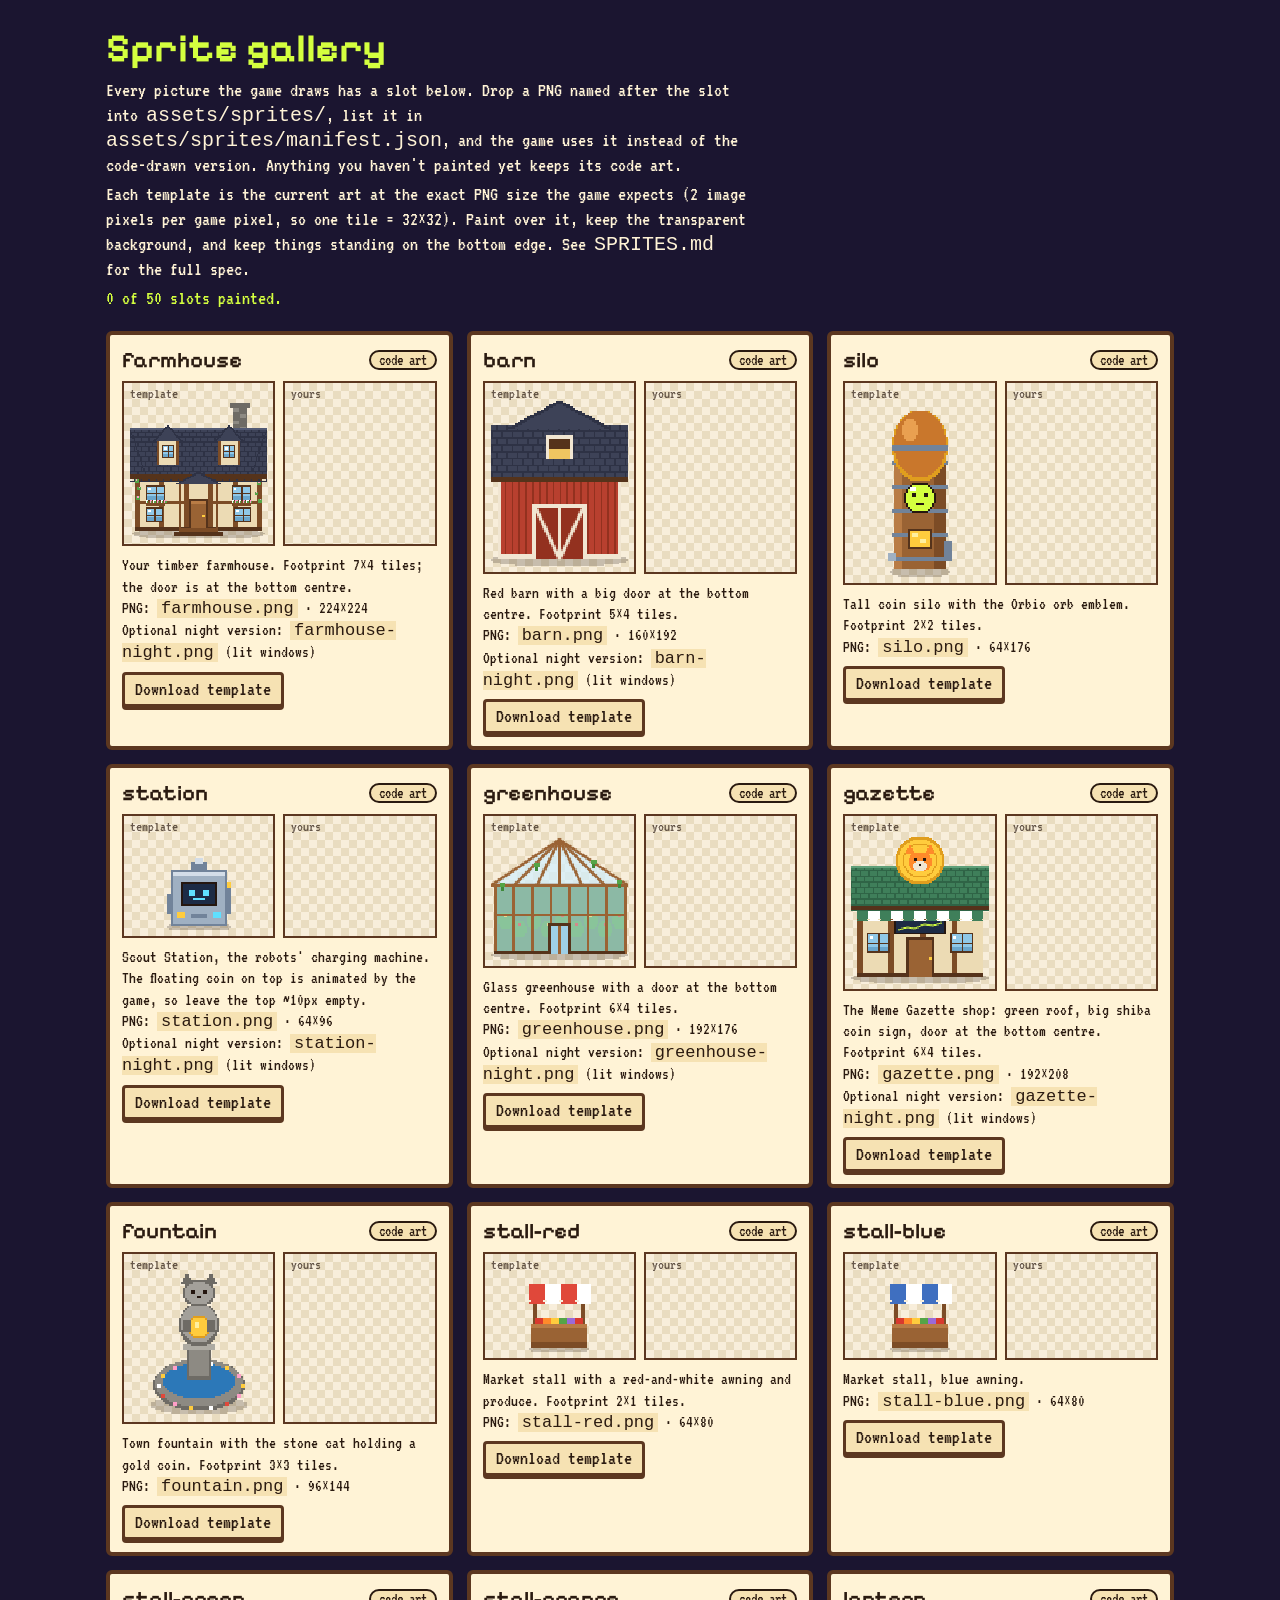
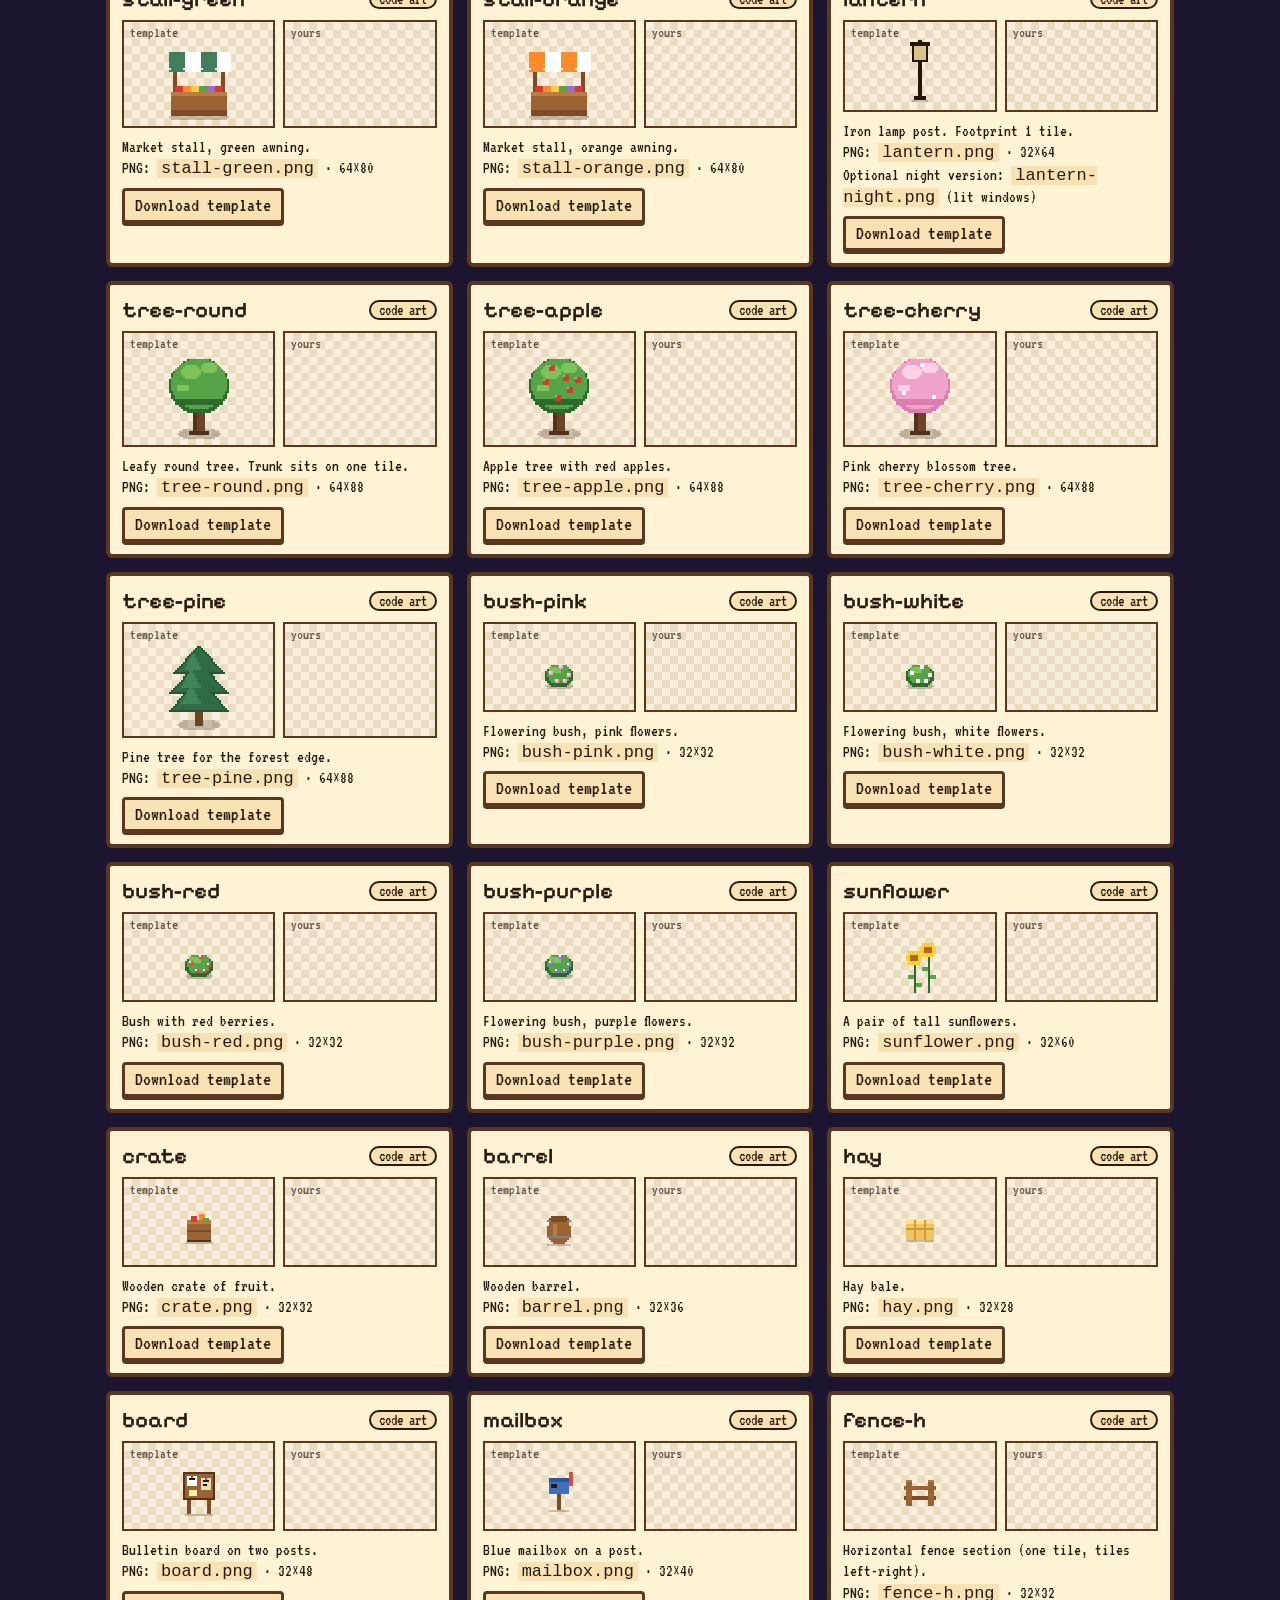
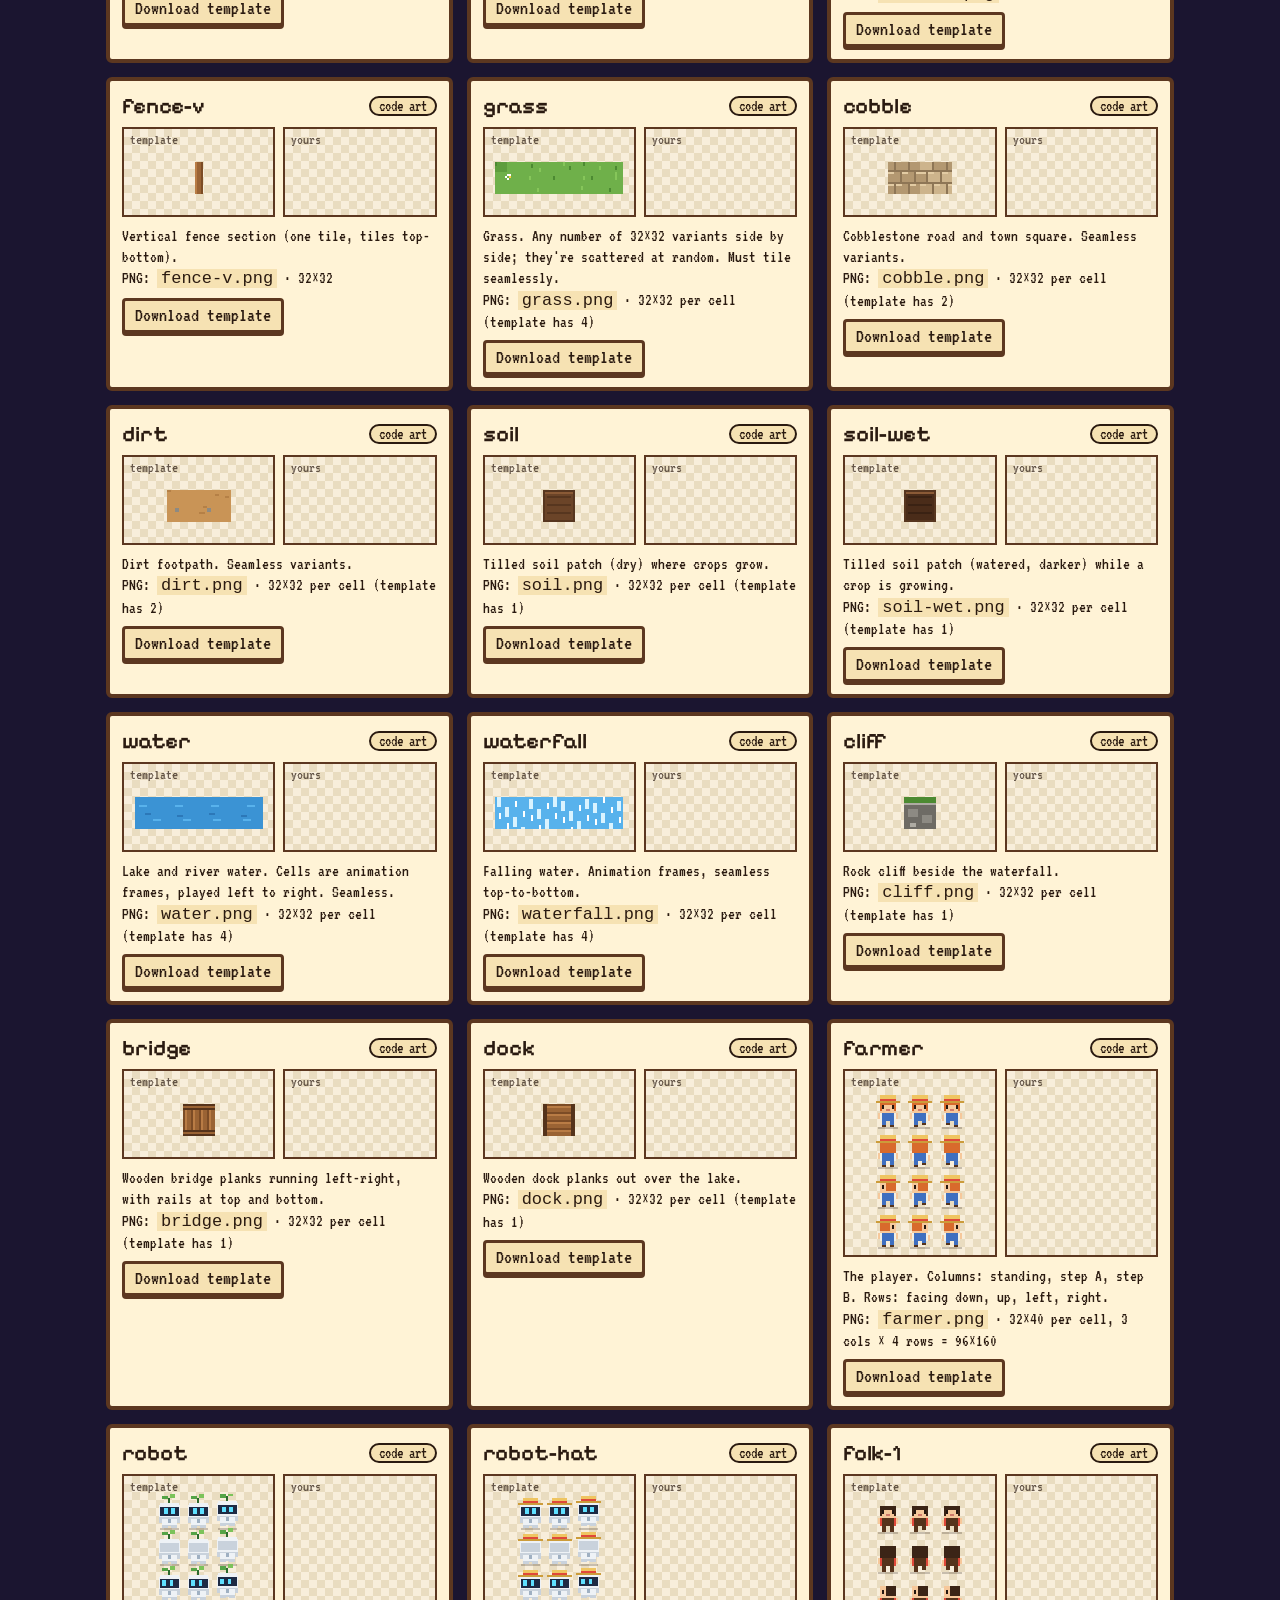
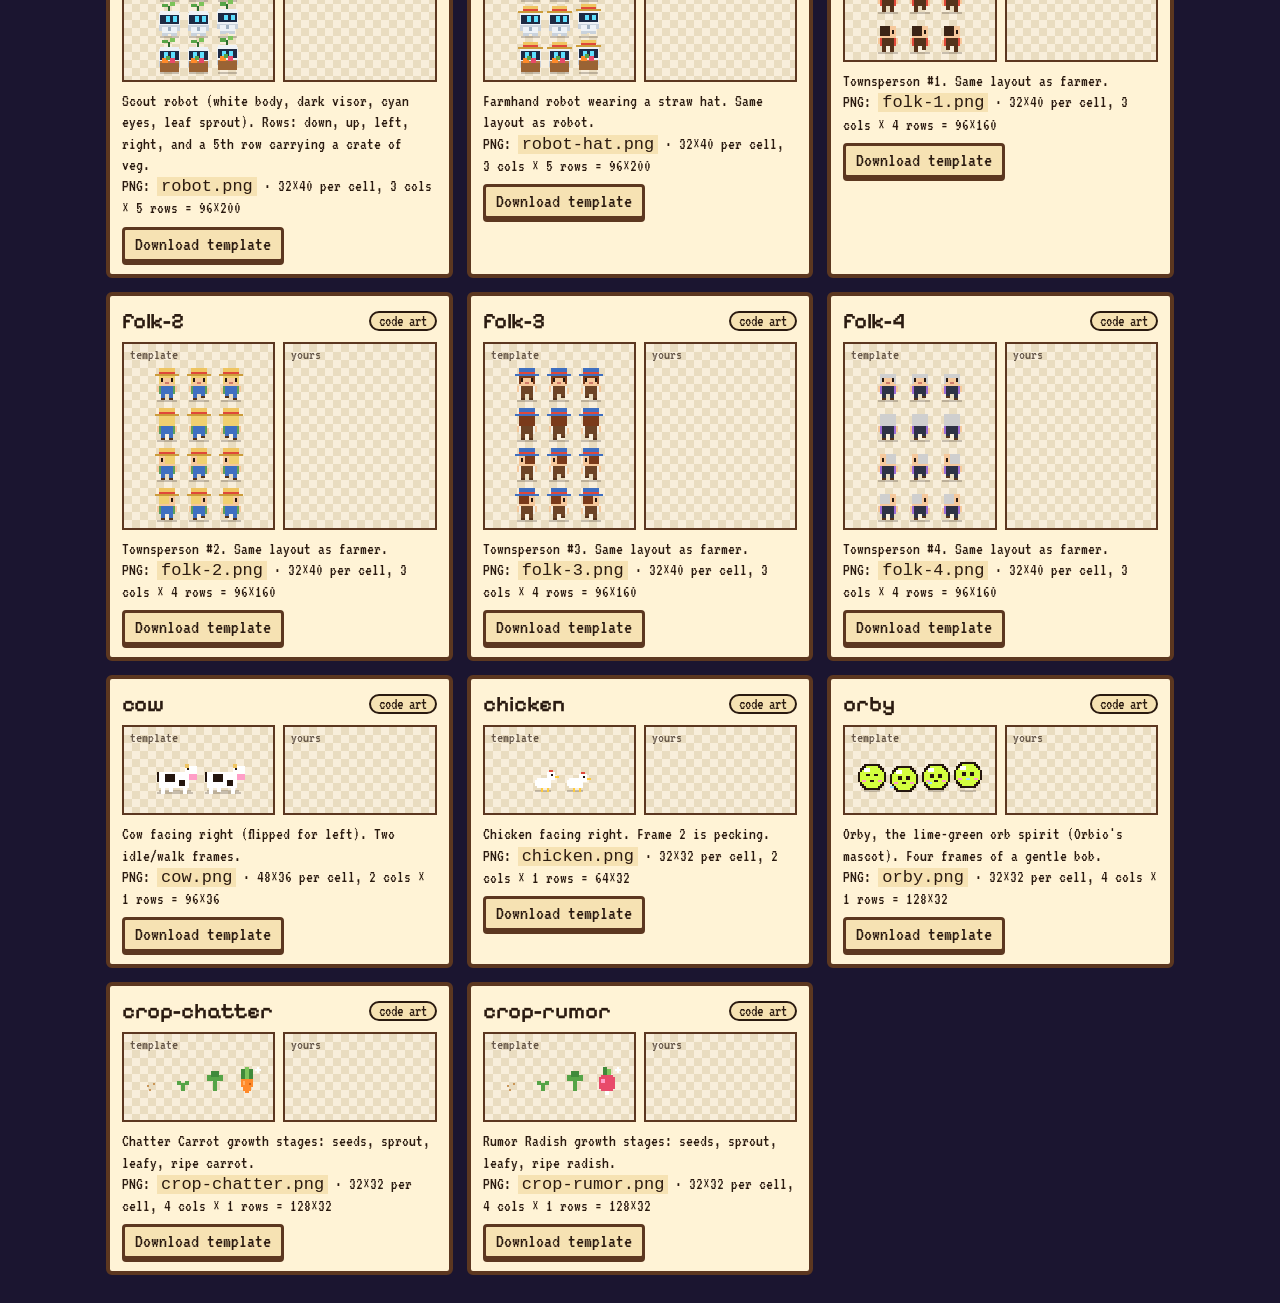
==== sprites.html @ 42ce57ad "Add painted sprite slots so in-game art can match the concept art Every sprite, tile and character s" ====
<!doctype html>
<html lang="en">
<head>
<meta charset="utf-8">
<meta name="viewport" content="width=device-width, initial-scale=1">
<title>Orbio Valley Sprites</title>
<link rel="preconnect" href="https://fonts.googleapis.com">
<link rel="preconnect" href="https://fonts.gstatic.com" crossorigin>
<link href="https://fonts.googleapis.com/css2?family=Pixelify+Sans:wght@600;700&family=VT323&display=swap" rel="stylesheet">
<style>
  :root { --night: #1b1530; --cream: #fff3d6; --cream-2: #f6e2b3; --wood-dark: #5c3720; --ink: #2a1a10; --neon: #d4ff3f; }
  * { box-sizing: border-box; }
  body { margin: 0; background: var(--night); color: var(--cream); font: 20px/1.25 VT323, monospace; }
  header { padding: 24px 16px 8px; max-width: 1100px; margin: 0 auto; }
  h1 { font: 700 40px "Pixelify Sans", sans-serif; color: var(--neon); margin: 0 0 6px; }
  header p { margin: 4px 0; max-width: 80ch; }
  .count { color: var(--neon); }
  main { max-width: 1100px; margin: 0 auto; padding: 8px 16px 48px; display: grid; grid-template-columns: repeat(auto-fill, minmax(320px, 1fr)); gap: 14px; }
  .slot { background: var(--cream); color: var(--ink); border: 4px solid var(--wood-dark); border-radius: 6px; padding: 12px; display: flex; flex-direction: column; gap: 8px; }
  .slot h2 { font: 600 22px "Pixelify Sans", sans-serif; margin: 0; display: flex; justify-content: space-between; gap: 8px; align-items: center; }
  .tag { font: 16px VT323, monospace; border: 2px solid var(--ink); border-radius: 999px; padding: 0 8px; white-space: nowrap; }
  .tag.ok { background: var(--neon); } .tag.code { background: var(--cream-2); }
  .pics { display: grid; grid-template-columns: 1fr 1fr; gap: 8px; }
  .pic { background: repeating-conic-gradient(#e9dcc0 0% 25%, #f8eedb 0% 50%) 0 0 / 16px 16px; border: 2px solid var(--wood-dark); min-height: 90px; display: grid; place-items: center; padding: 6px; position: relative; }
  .pic small { position: absolute; top: 2px; left: 6px; font-size: 15px; opacity: .7; }
  .pic canvas, .pic img { max-width: 100%; max-height: 180px; image-rendering: pixelated; margin-top: 12px; }
  .meta { font-size: 17px; }
  .meta code { background: var(--cream-2); padding: 0 4px; }
  a.btn { align-self: start; background: var(--cream-2); color: var(--ink); border: 3px solid var(--wood-dark); border-radius: 4px; padding: 2px 10px; text-decoration: none; box-shadow: 0 3px 0 var(--wood-dark); }
  a.btn:hover { background: #fff; }
</style>
</head>
<body>
<header>
  <h1>Sprite gallery</h1>
  <p>Every picture the game draws has a slot below. Drop a PNG named after the slot into <code>assets/sprites/</code>, list it in <code>assets/sprites/manifest.json</code>, and the game uses it instead of the code-drawn version. Anything you haven't painted yet keeps its code art.</p>
  <p>Each template is the current art at the exact PNG size the game expects (2 image pixels per game pixel, so one tile = 32×32). Paint over it, keep the transparent background, and keep things standing on the bottom edge. See <code>SPRITES.md</code> for the full spec.</p>
  <p class="count" id="count"></p>
</header>
<main id="slots"></main>
<script type="module">
  import * as Sprites from "./js/sprites.js";
  await Sprites.loadSprites();
  const main = document.getElementById("slots");
  let painted = 0;
  for (const slot of Sprites.SLOTS) {
    const el = document.createElement("section");
    el.className = "slot";
    el.id = slot.name;
    const has = Sprites.has(slot.name);
    if (has) painted++;
    el.innerHTML = `<h2>${slot.name}<span class="tag ${has ? "ok" : "code"}">${has ? "painted" : "code art"}</span></h2>
      <div class="pics"><div class="pic"><small>template</small></div><div class="pic"><small>yours</small></div></div>
      <div class="meta">${slot.desc}<br>PNG: <code>${slot.name}.png</code> · ${Sprites.sizeLabel(slot)}${slot.night ? `<br>Optional night version: <code>${slot.name}-night.png</code> (lit windows)` : ""}</div>`;
    const tpl = Sprites.template(slot);
    el.querySelectorAll(".pic")[0].append(tpl);
    if (has) el.querySelectorAll(".pic")[1].append(Sprites.get(slot.name).cloneNode());
    const a = document.createElement("a");
    a.className = "btn"; a.textContent = "Download template"; a.download = `${slot.name}.png`; a.href = tpl.toDataURL("image/png");
    el.append(a);
    main.append(el);
  }
  document.getElementById("count").textContent = `${painted} of ${Sprites.SLOTS.length} slots painted.`;
</script>
</body>
</html>
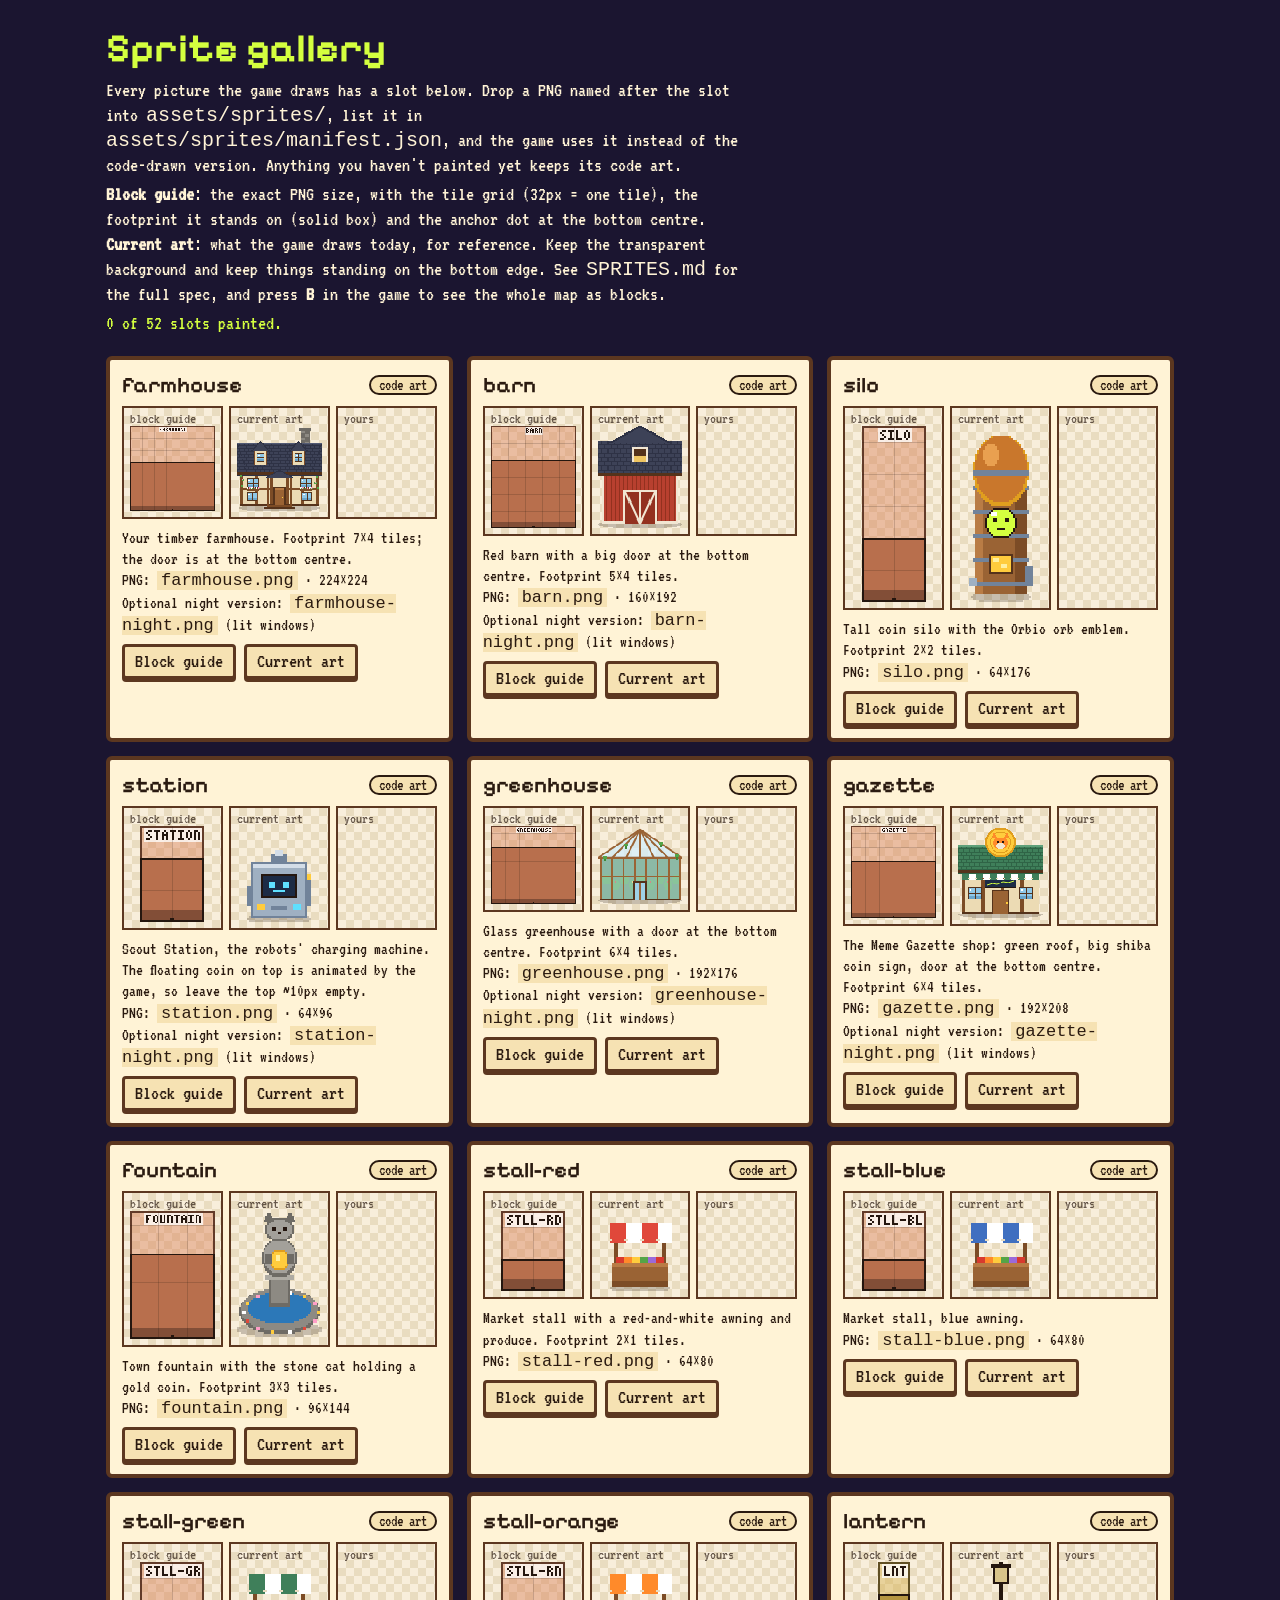
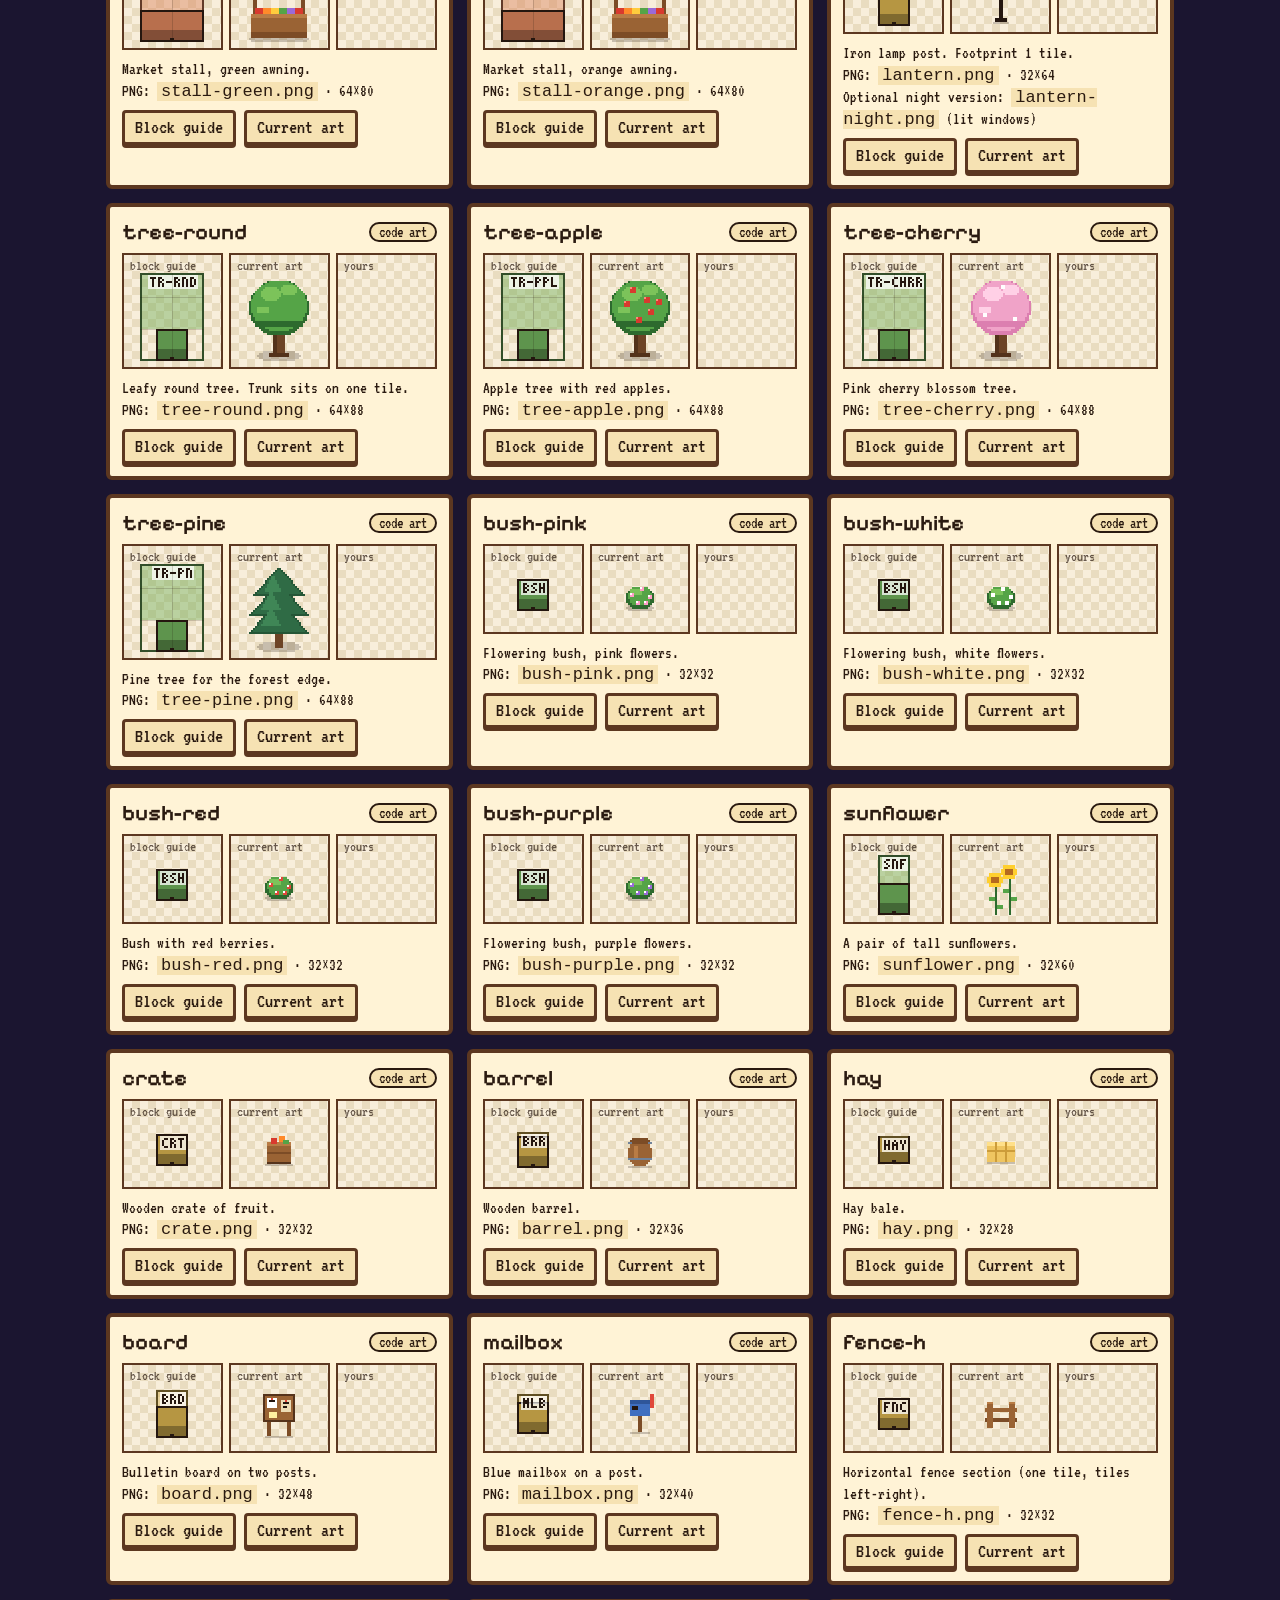
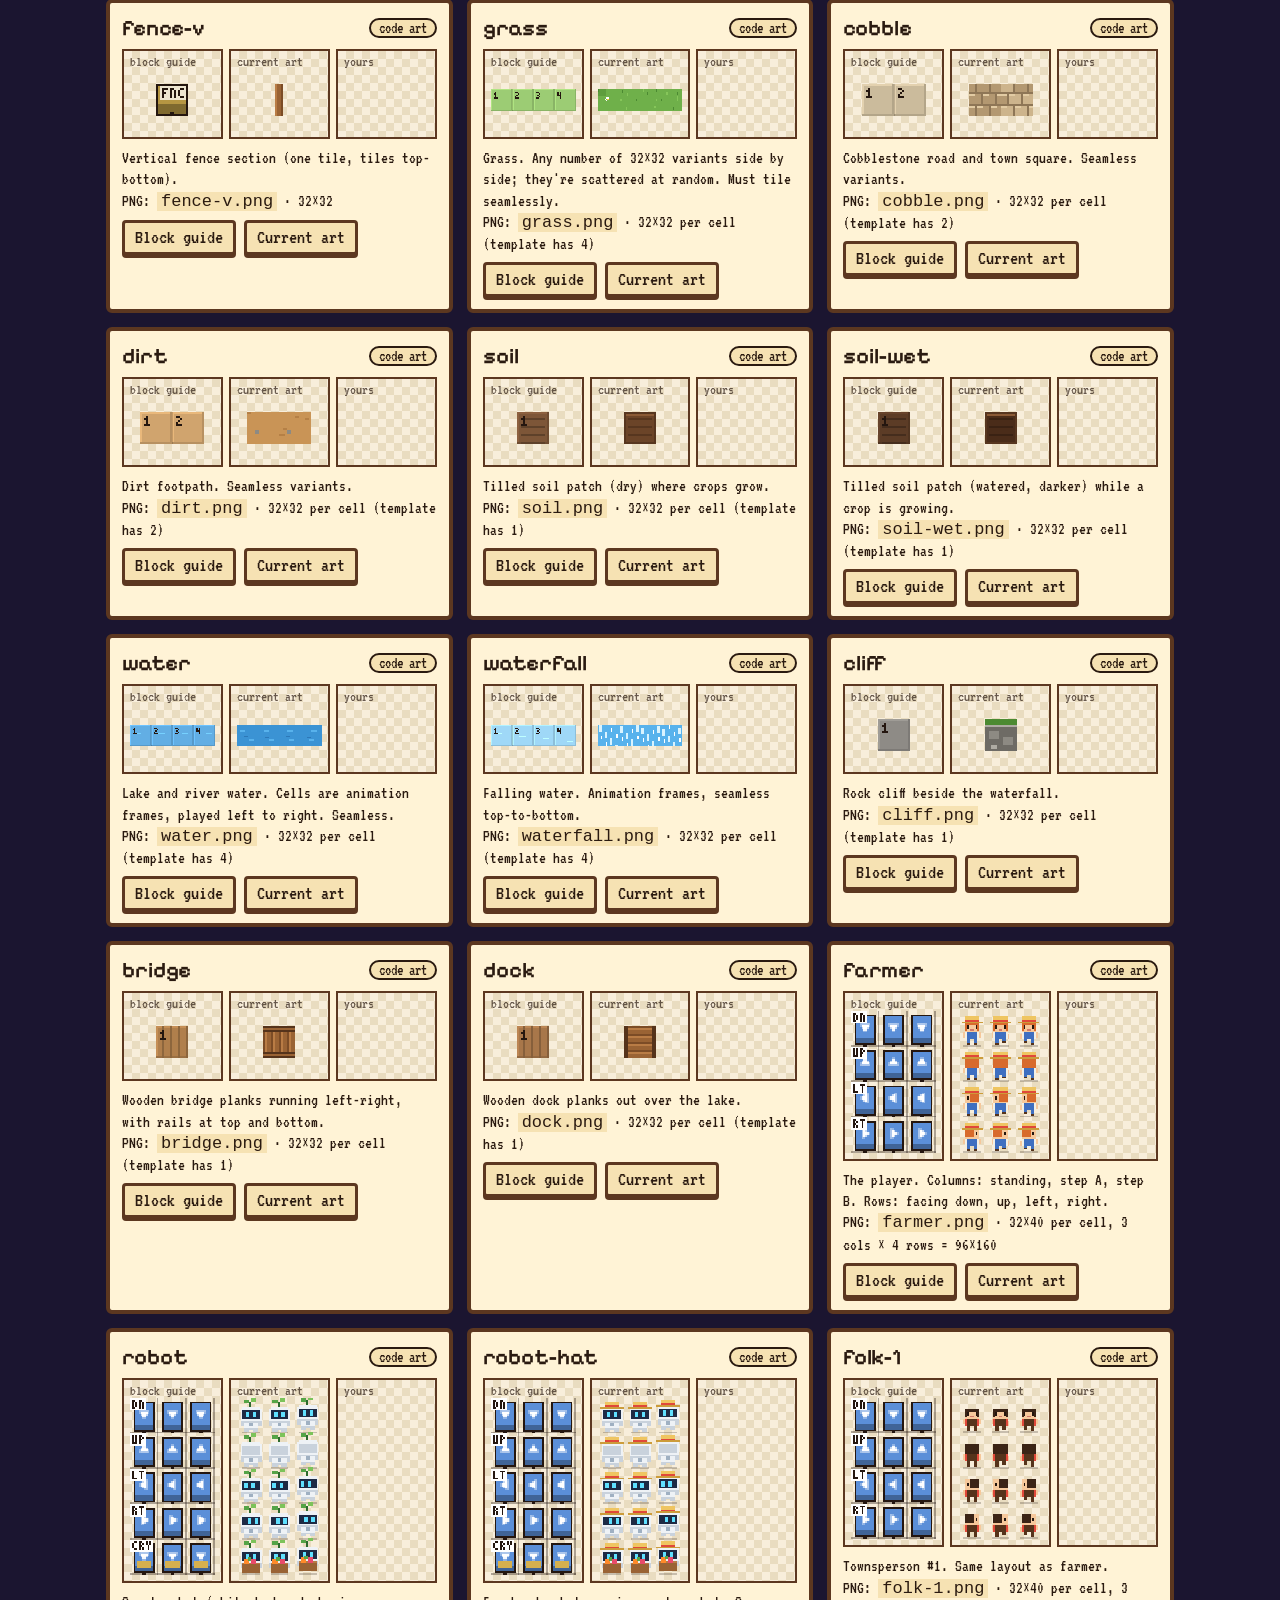
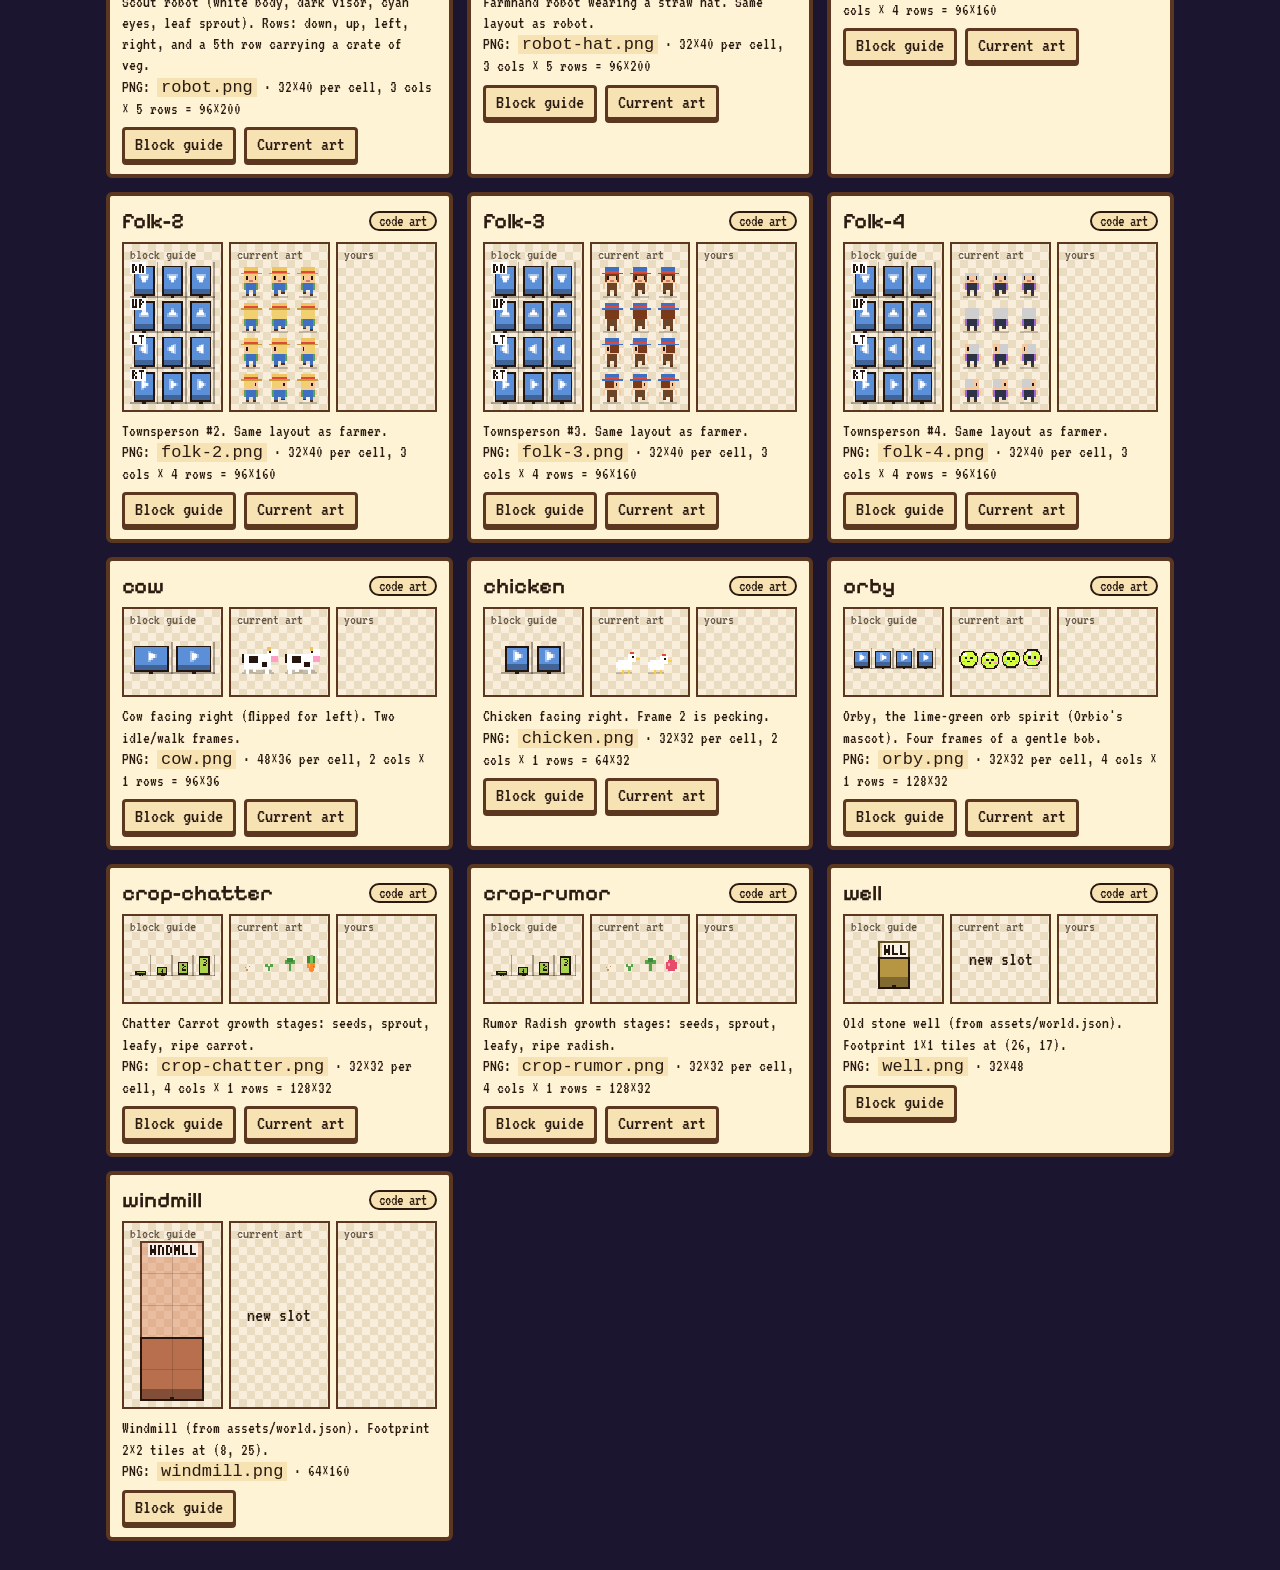
==== commit 1005f012: "Add template blocks foundation for custom sprites Every sprite slot can now draw as a labelled templ" ====
--- a/sprites.html
+++ b/sprites.html
@@ -20,7 +20,8 @@
   .slot h2 { font: 600 22px "Pixelify Sans", sans-serif; margin: 0; display: flex; justify-content: space-between; gap: 8px; align-items: center; }
   .tag { font: 16px VT323, monospace; border: 2px solid var(--ink); border-radius: 999px; padding: 0 8px; white-space: nowrap; }
   .tag.ok { background: var(--neon); } .tag.code { background: var(--cream-2); }
-  .pics { display: grid; grid-template-columns: 1fr 1fr; gap: 8px; }
+  .pics { display: grid; grid-template-columns: 1fr 1fr 1fr; gap: 6px; }
+  .links { display: flex; gap: 8px; flex-wrap: wrap; }
   .pic { background: repeating-conic-gradient(#e9dcc0 0% 25%, #f8eedb 0% 50%) 0 0 / 16px 16px; border: 2px solid var(--wood-dark); min-height: 90px; display: grid; place-items: center; padding: 6px; position: relative; }
   .pic small { position: absolute; top: 2px; left: 6px; font-size: 15px; opacity: .7; }
   .pic canvas, .pic img { max-width: 100%; max-height: 180px; image-rendering: pixelated; margin-top: 12px; }
@@ -34,13 +35,14 @@
 <header>
   <h1>Sprite gallery</h1>
   <p>Every picture the game draws has a slot below. Drop a PNG named after the slot into <code>assets/sprites/</code>, list it in <code>assets/sprites/manifest.json</code>, and the game uses it instead of the code-drawn version. Anything you haven't painted yet keeps its code art.</p>
-  <p>Each template is the current art at the exact PNG size the game expects (2 image pixels per game pixel, so one tile = 32×32). Paint over it, keep the transparent background, and keep things standing on the bottom edge. See <code>SPRITES.md</code> for the full spec.</p>
+  <p><b>Block guide</b>: the exact PNG size, with the tile grid (32px = one tile), the footprint it stands on (solid box) and the anchor dot at the bottom centre. <b>Current art</b>: what the game draws today, for reference. Keep the transparent background and keep things standing on the bottom edge. See <code>SPRITES.md</code> for the full spec, and press <b>B</b> in the game to see the whole map as blocks.</p>
   <p class="count" id="count"></p>
 </header>
 <main id="slots"></main>
 <script type="module">
   import * as Sprites from "./js/sprites.js";
   await Sprites.loadSprites();
+  await Sprites.loadWorld();
   const main = document.getElementById("slots");
   let painted = 0;
   for (const slot of Sprites.SLOTS) {
@@ -50,14 +52,24 @@
     const has = Sprites.has(slot.name);
     if (has) painted++;
     el.innerHTML = `<h2>${slot.name}<span class="tag ${has ? "ok" : "code"}">${has ? "painted" : "code art"}</span></h2>
-      <div class="pics"><div class="pic"><small>template</small></div><div class="pic"><small>yours</small></div></div>
+      <div class="pics"><div class="pic"><small>block guide</small></div><div class="pic"><small>current art</small></div><div class="pic"><small>yours</small></div></div>
       <div class="meta">${slot.desc}<br>PNG: <code>${slot.name}.png</code> · ${Sprites.sizeLabel(slot)}${slot.night ? `<br>Optional night version: <code>${slot.name}-night.png</code> (lit windows)` : ""}</div>`;
-    const tpl = Sprites.template(slot);
-    el.querySelectorAll(".pic")[0].append(tpl);
-    if (has) el.querySelectorAll(".pic")[1].append(Sprites.get(slot.name).cloneNode());
-    const a = document.createElement("a");
-    a.className = "btn"; a.textContent = "Download template"; a.download = `${slot.name}.png`; a.href = tpl.toDataURL("image/png");
-    el.append(a);
+    const pics = el.querySelectorAll(".pic");
+    const guide = Sprites.blockTemplate(slot);
+    pics[0].append(guide);
+    const ref = slot.custom ? null : Sprites.template(slot);
+    if (ref) pics[1].append(ref); else pics[1].insertAdjacentHTML("beforeend", "<span>new slot</span>");
+    if (has) pics[2].append(Sprites.get(slot.name).cloneNode());
+    const links = document.createElement("div");
+    links.className = "links";
+    const link = (label, canvas, kind) => {
+      const a = document.createElement("a");
+      a.className = "btn"; a.textContent = label; a.download = `${slot.name}.png`; a.dataset.kind = kind; a.href = canvas.toDataURL("image/png");
+      links.append(a);
+    };
+    link("Block guide", guide, "blocks");
+    if (ref) link("Current art", ref, "reference");
+    el.append(links);
     main.append(el);
   }
   document.getElementById("count").textContent = `${painted} of ${Sprites.SLOTS.length} slots painted.`;
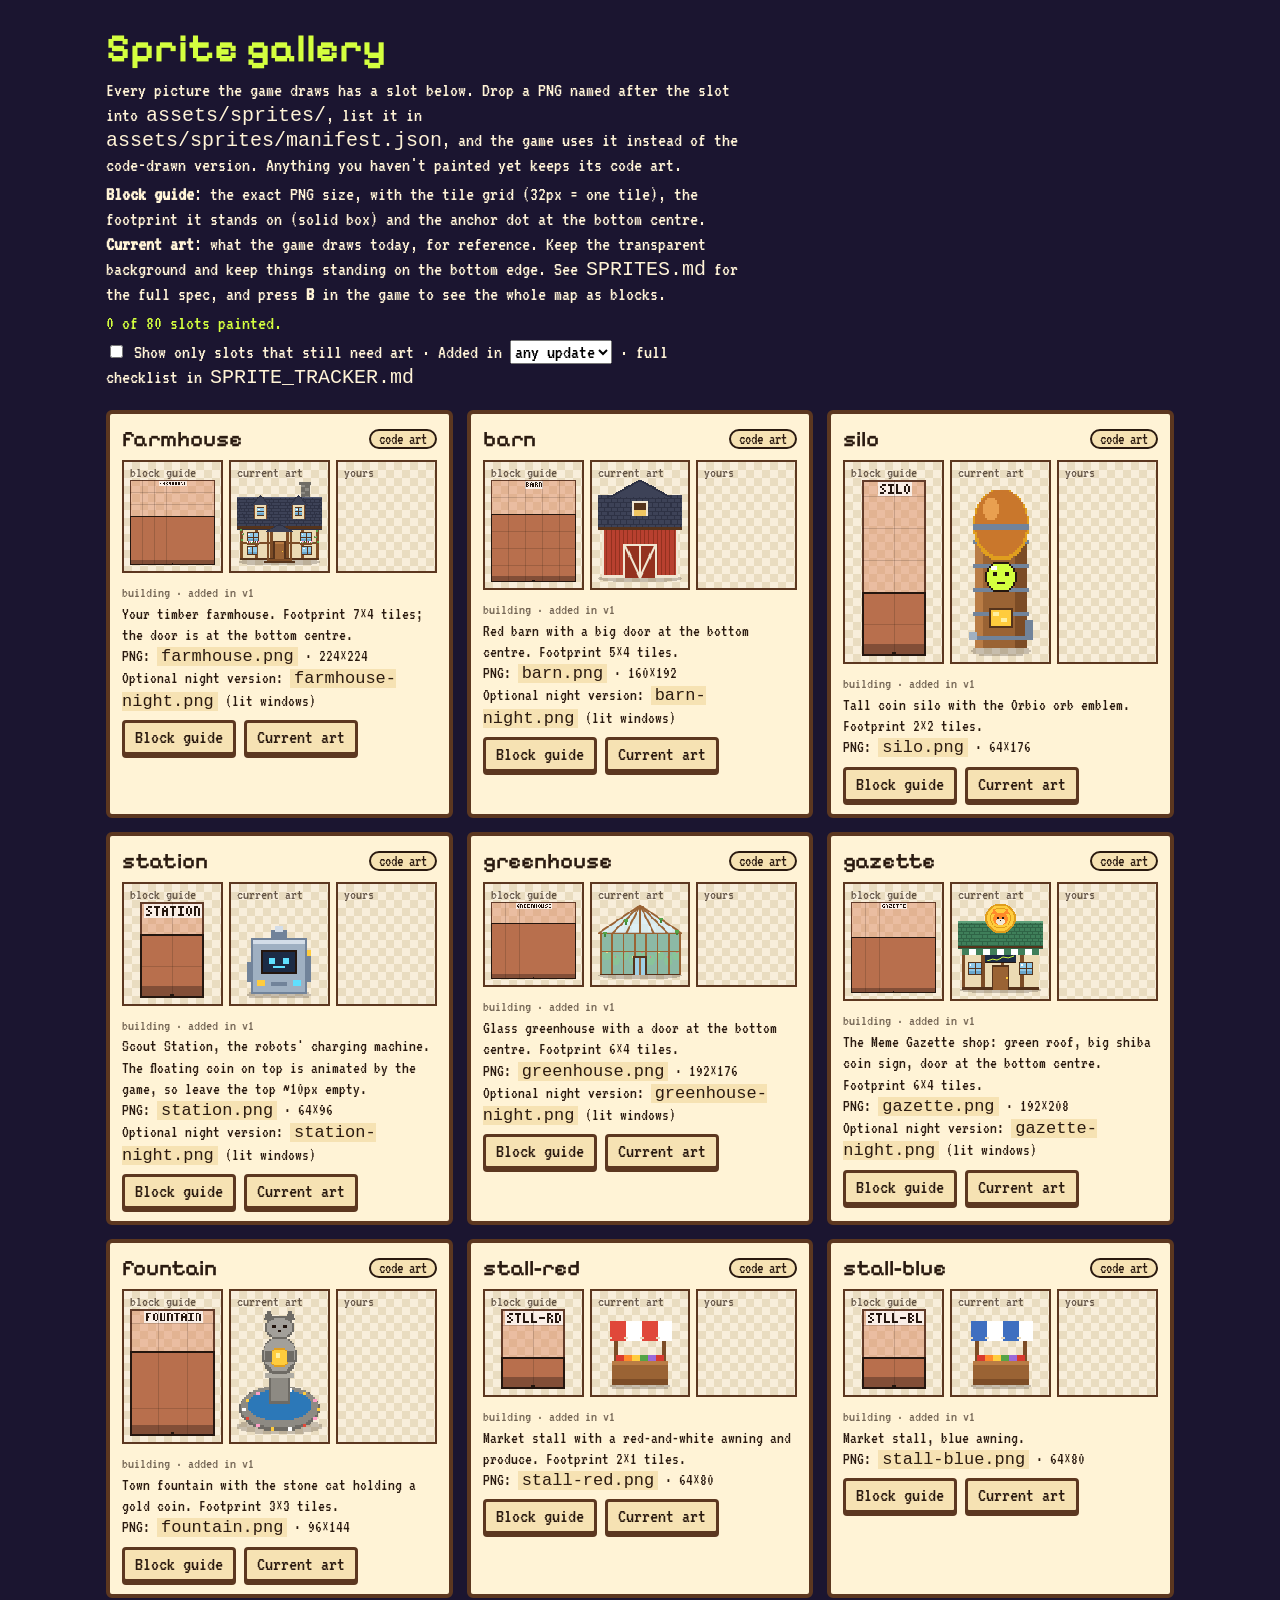
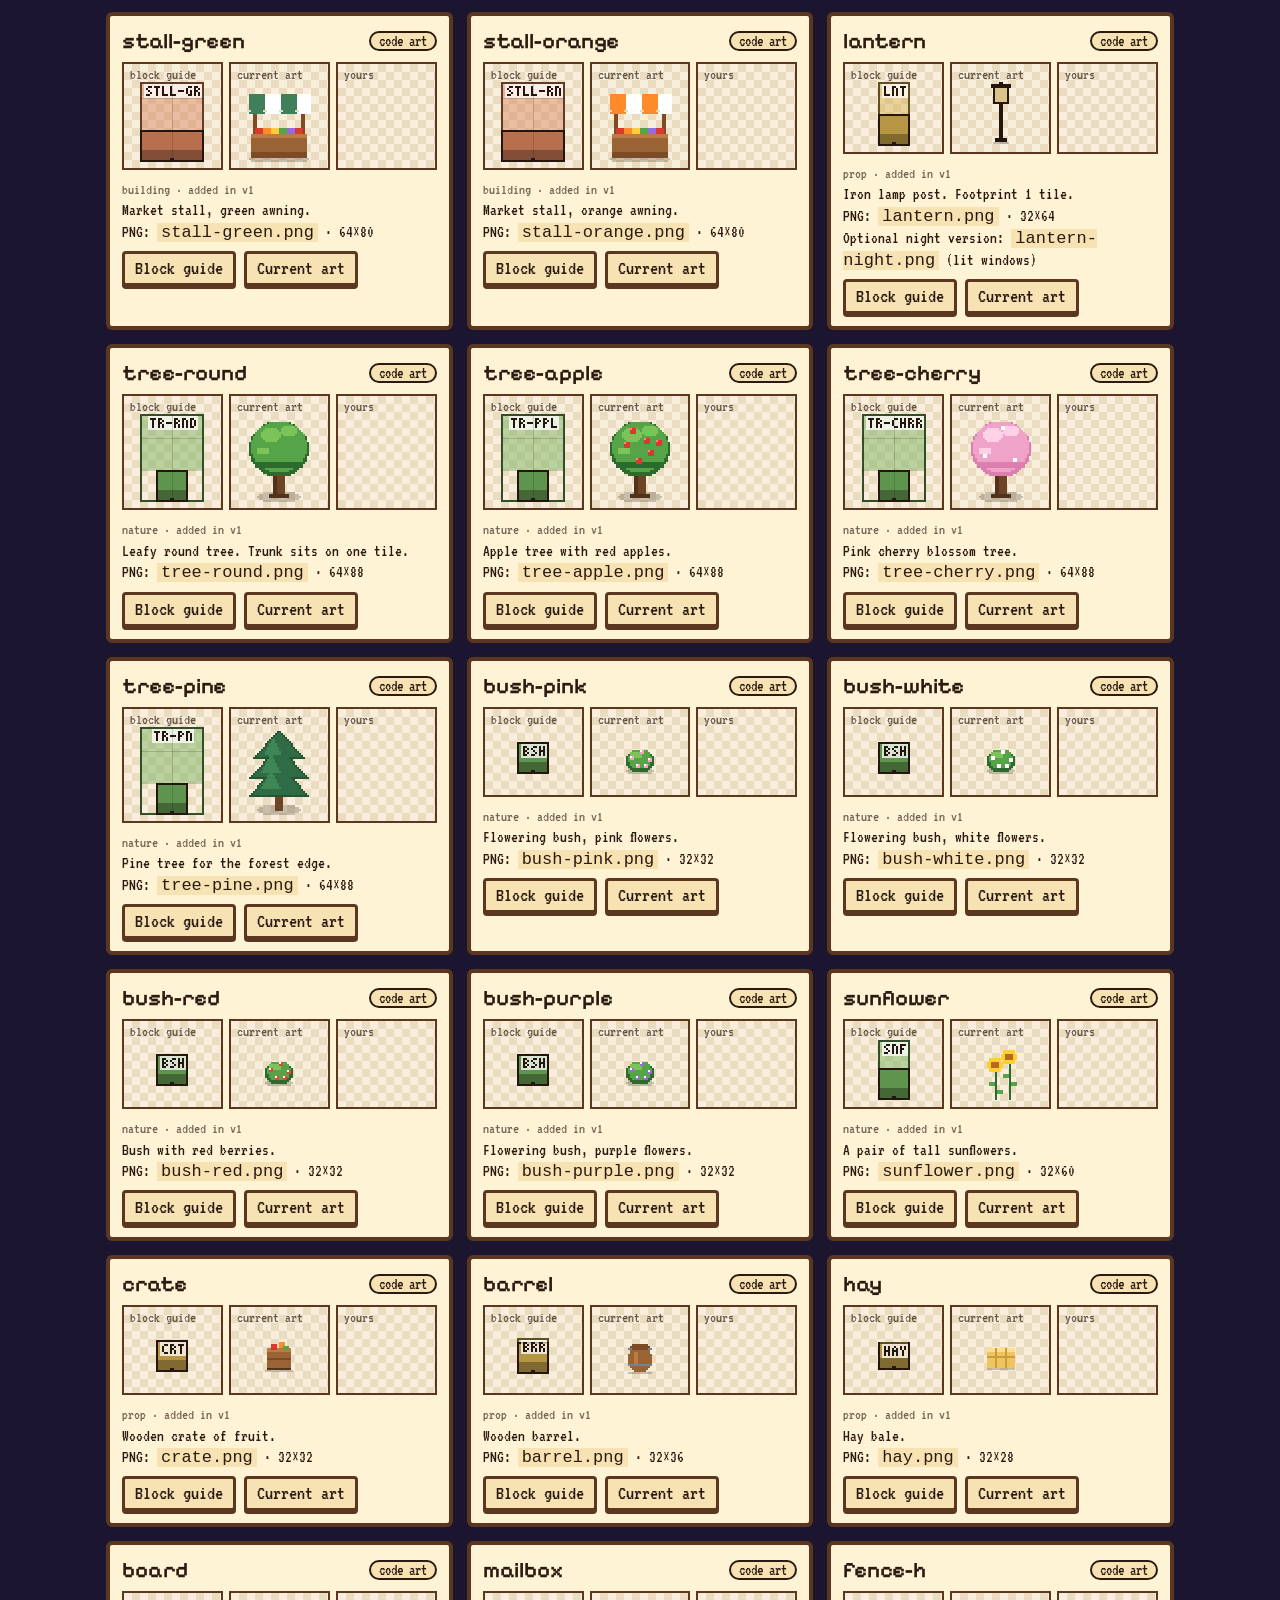
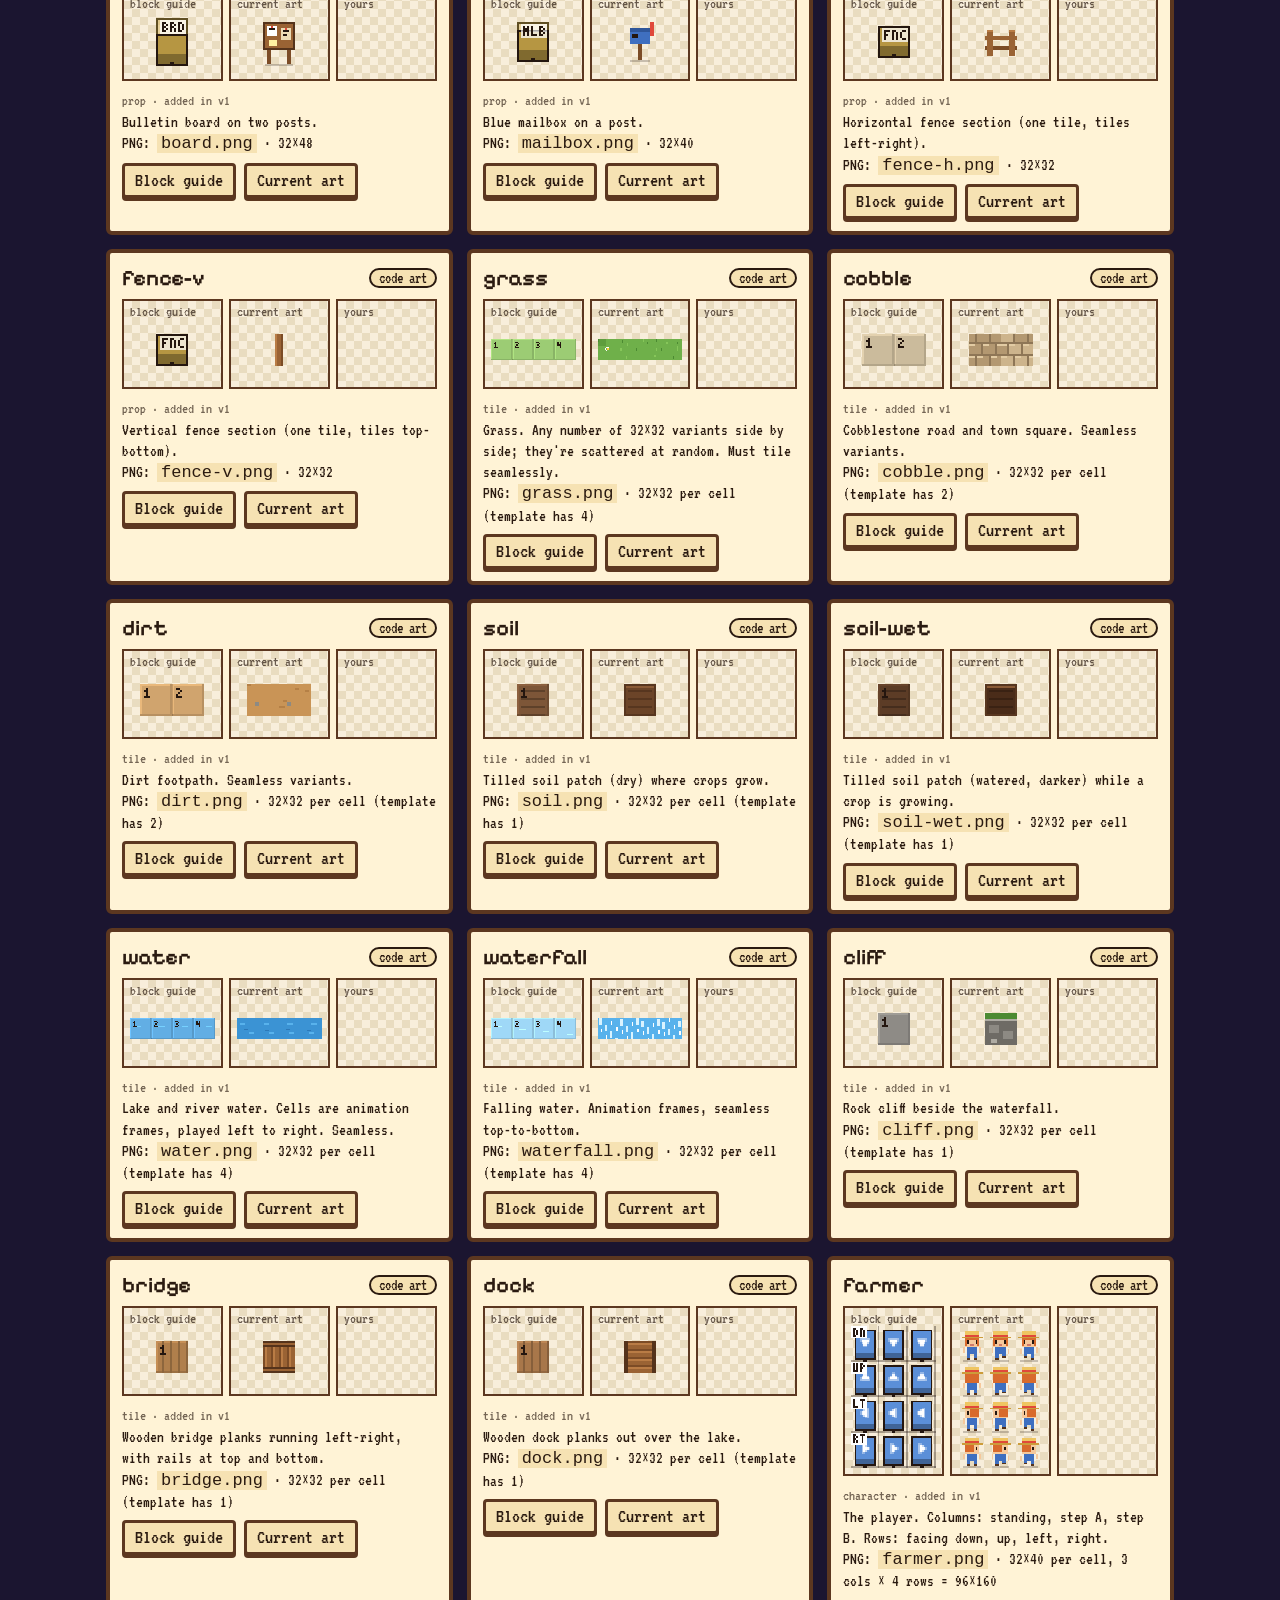
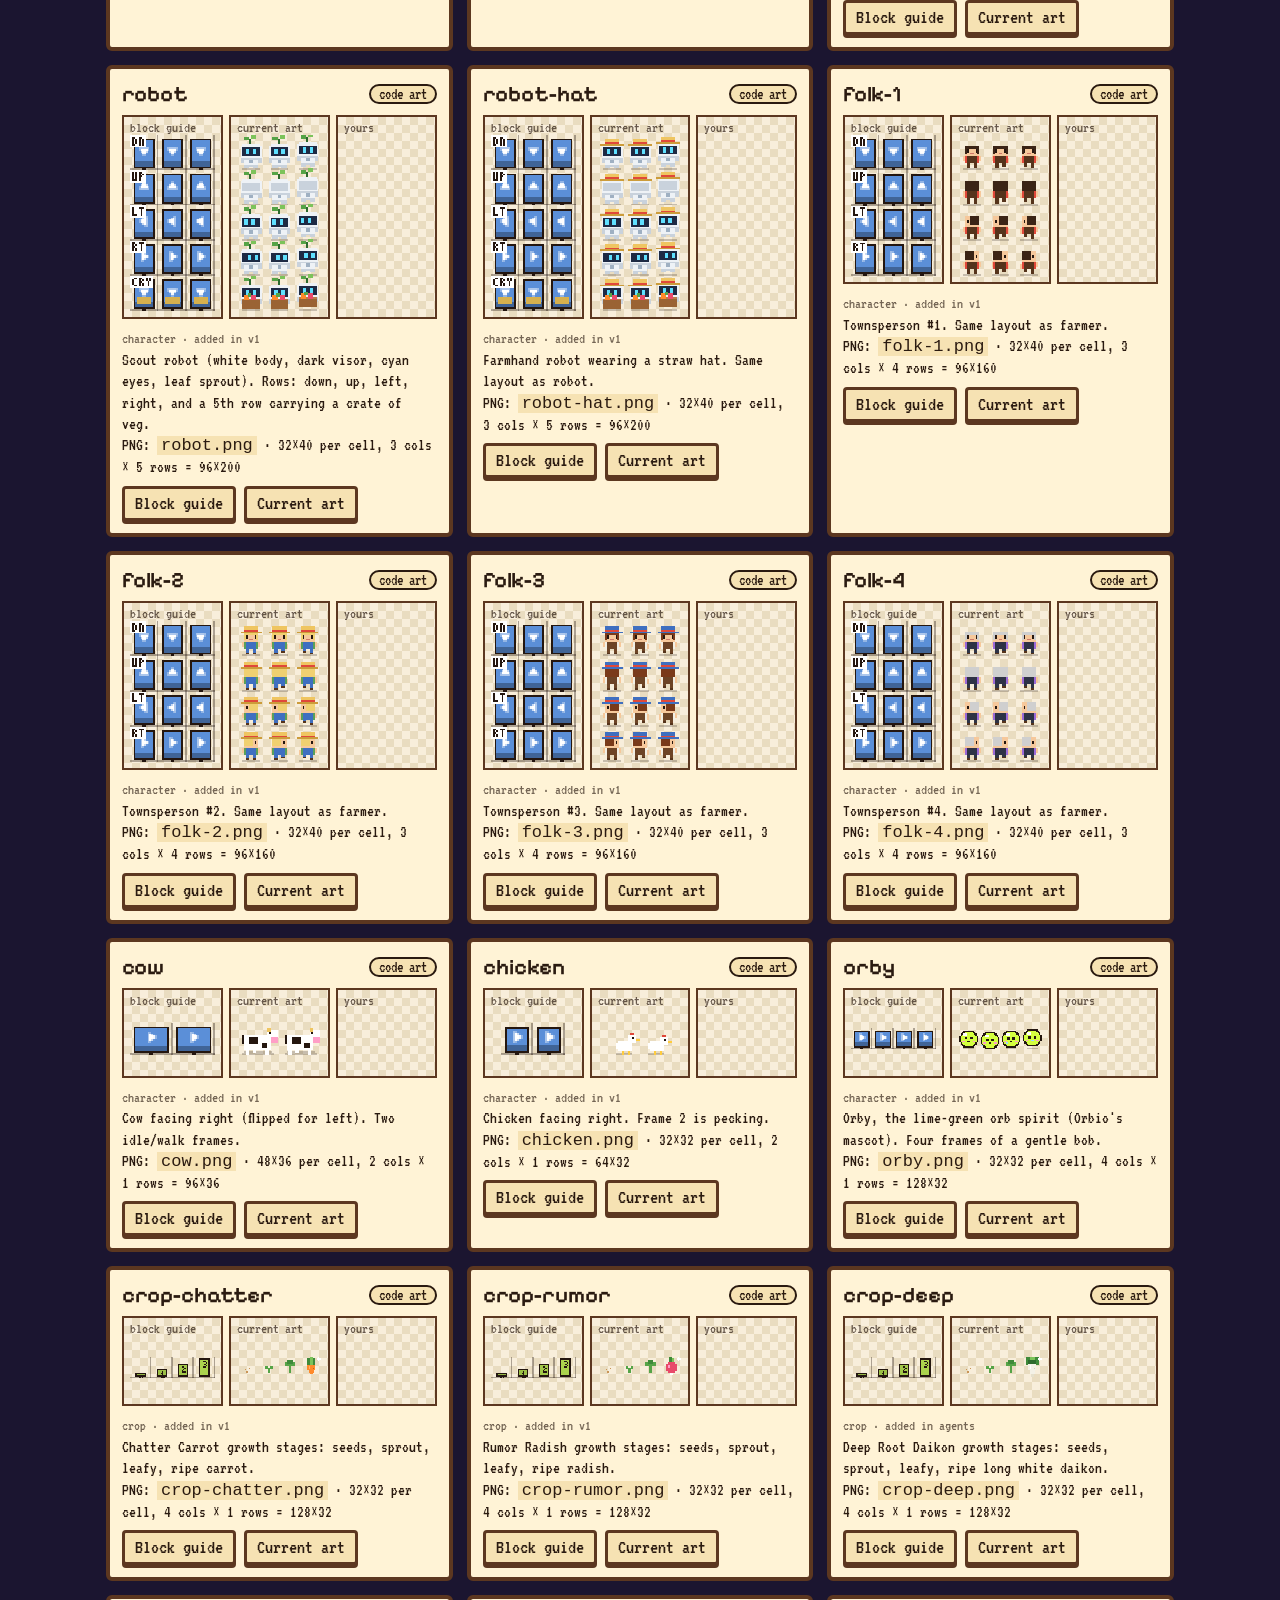
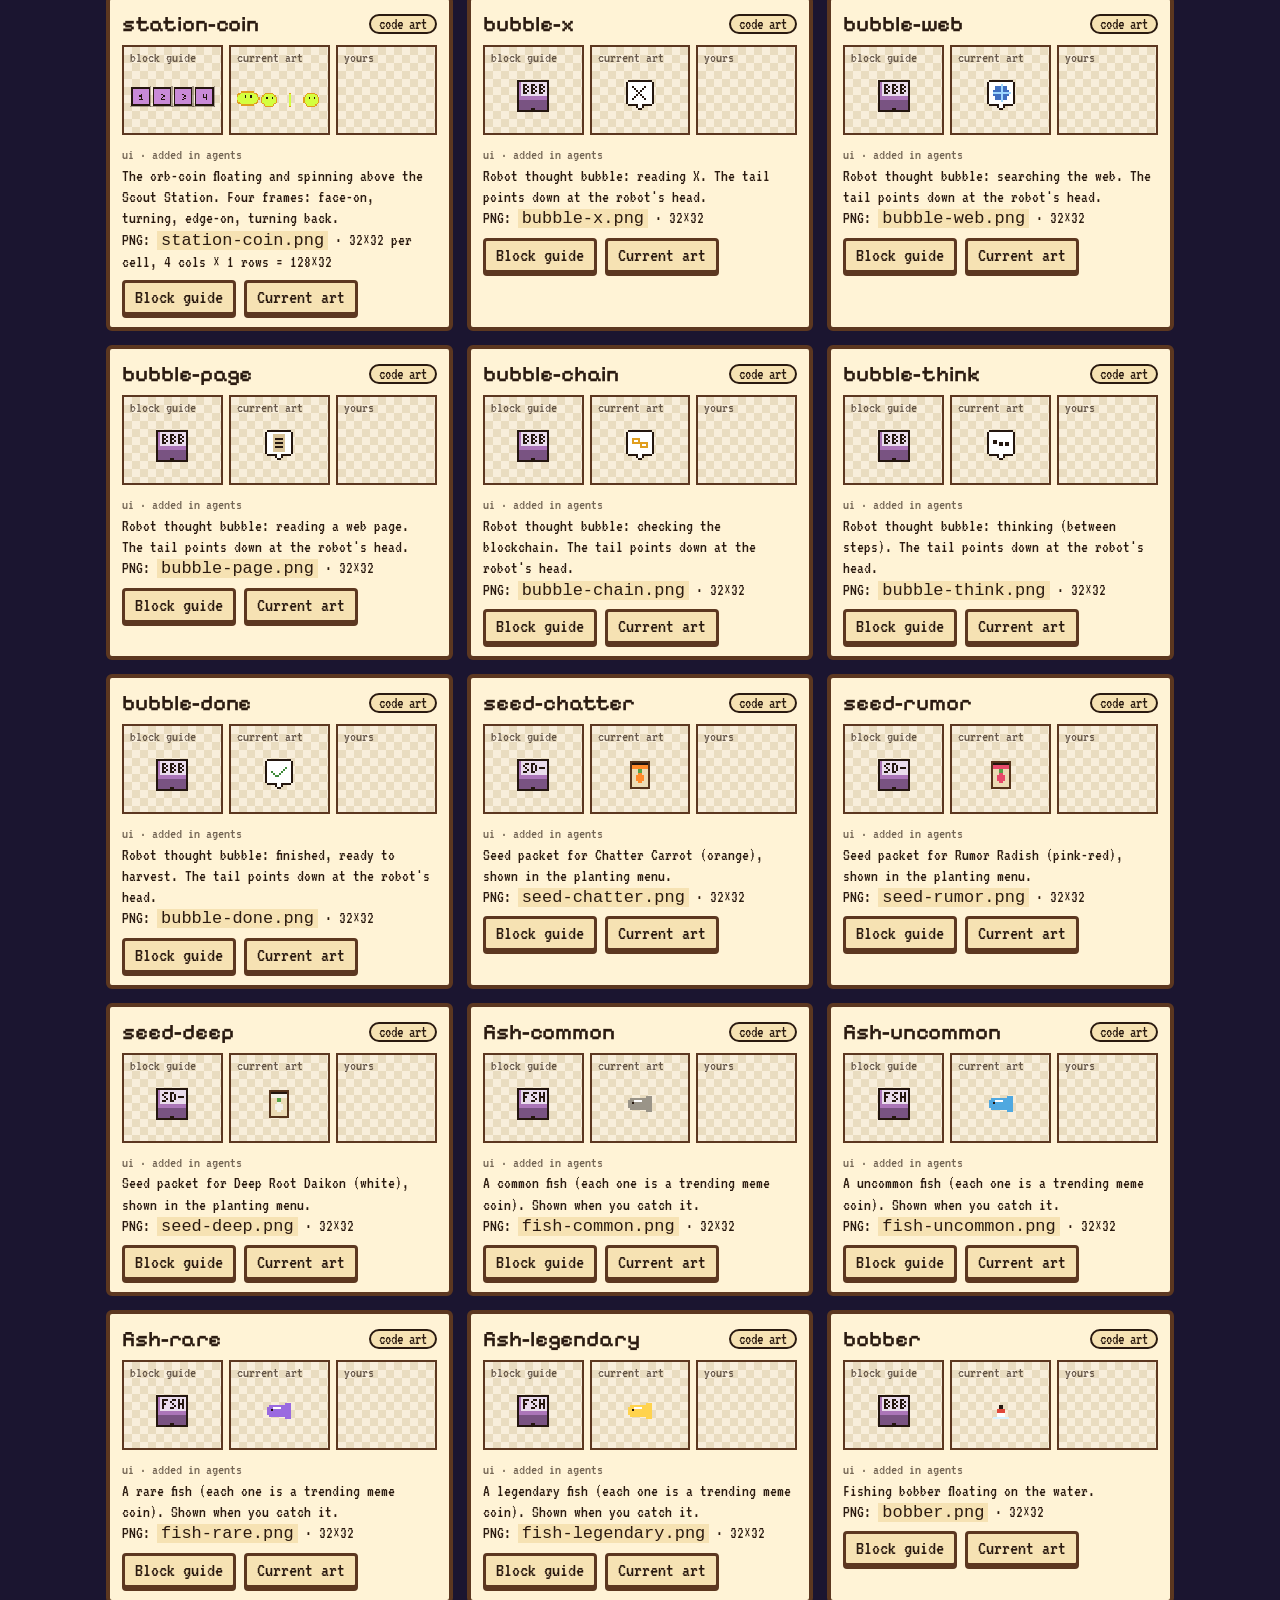
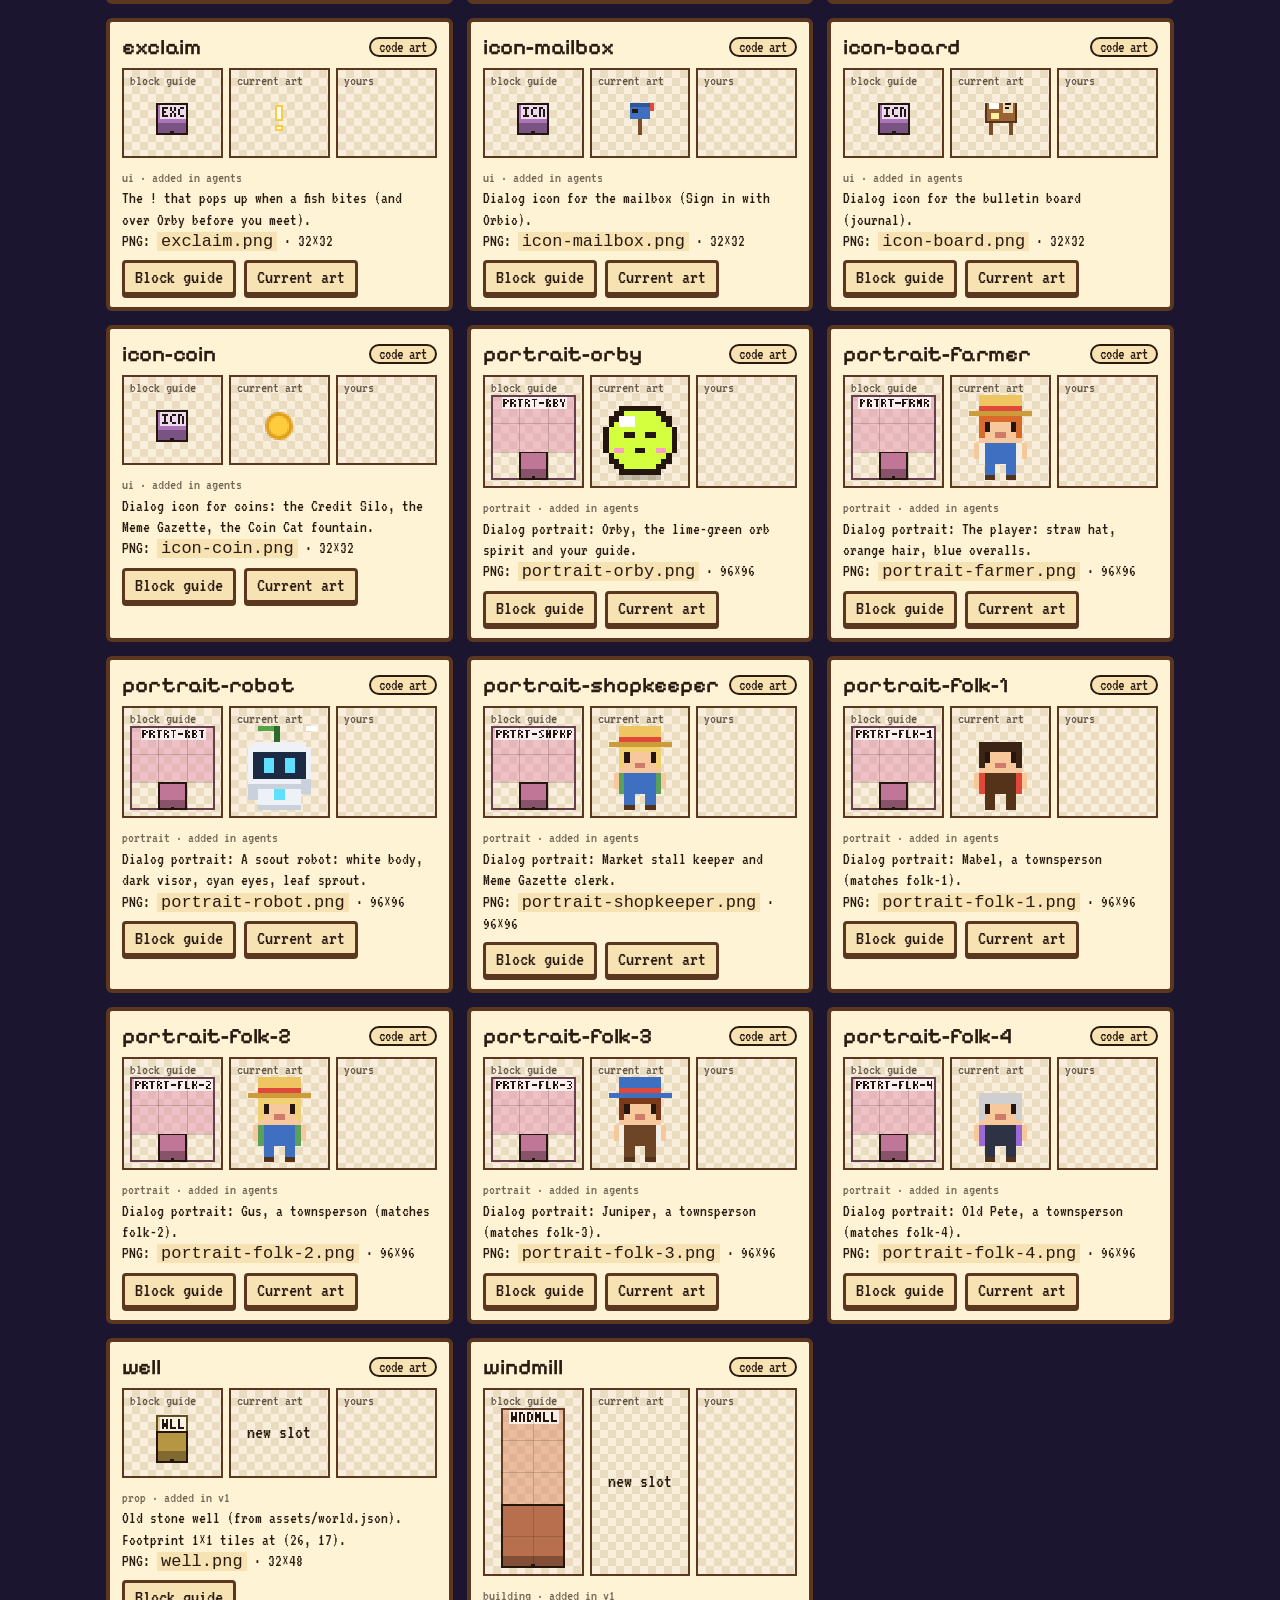
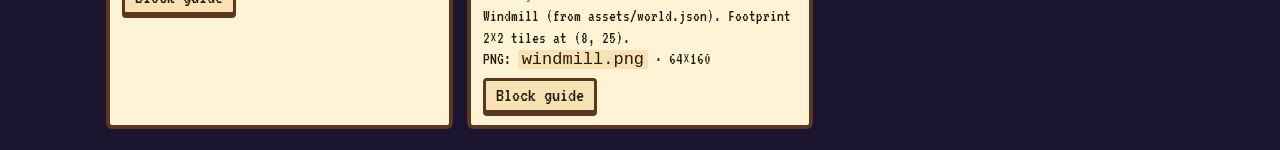
==== commit 30433936: "Scout robots become tool-calling agents; track every sprite slot Each seed now gives its robot a too" ====
--- a/sprites.html
+++ b/sprites.html
@@ -16,6 +16,7 @@
   header p { margin: 4px 0; max-width: 80ch; }
   .count { color: var(--neon); }
   main { max-width: 1100px; margin: 0 auto; padding: 8px 16px 48px; display: grid; grid-template-columns: repeat(auto-fill, minmax(320px, 1fr)); gap: 14px; }
+  .slot[hidden] { display: none; }
   .slot { background: var(--cream); color: var(--ink); border: 4px solid var(--wood-dark); border-radius: 6px; padding: 12px; display: flex; flex-direction: column; gap: 8px; }
   .slot h2 { font: 600 22px "Pixelify Sans", sans-serif; margin: 0; display: flex; justify-content: space-between; gap: 8px; align-items: center; }
   .tag { font: 16px VT323, monospace; border: 2px solid var(--ink); border-radius: 999px; padding: 0 8px; white-space: nowrap; }
@@ -29,6 +30,8 @@
   .meta code { background: var(--cream-2); padding: 0 4px; }
   a.btn { align-self: start; background: var(--cream-2); color: var(--ink); border: 3px solid var(--wood-dark); border-radius: 4px; padding: 2px 10px; text-decoration: none; box-shadow: 0 3px 0 var(--wood-dark); }
   a.btn:hover { background: #fff; }
+  .filters { color: var(--cream); } .filters select { font: inherit; }
+  .since { font-size: 15px; opacity: .65; }
 </style>
 </head>
 <body>
@@ -37,6 +40,7 @@
   <p>Every picture the game draws has a slot below. Drop a PNG named after the slot into <code>assets/sprites/</code>, list it in <code>assets/sprites/manifest.json</code>, and the game uses it instead of the code-drawn version. Anything you haven't painted yet keeps its code art.</p>
   <p><b>Block guide</b>: the exact PNG size, with the tile grid (32px = one tile), the footprint it stands on (solid box) and the anchor dot at the bottom centre. <b>Current art</b>: what the game draws today, for reference. Keep the transparent background and keep things standing on the bottom edge. See <code>SPRITES.md</code> for the full spec, and press <b>B</b> in the game to see the whole map as blocks.</p>
   <p class="count" id="count"></p>
+  <p class="filters"><label><input type="checkbox" id="neededOnly"> Show only slots that still need art</label> · <label>Added in <select id="since"><option value="">any update</option></select></label> · full checklist in <code>SPRITE_TRACKER.md</code></p>
 </header>
 <main id="slots"></main>
 <script type="module">
@@ -49,11 +53,13 @@
     const el = document.createElement("section");
     el.className = "slot";
     el.id = slot.name;
+    el.dataset.since = slot.since || "v1";
     const has = Sprites.has(slot.name);
     if (has) painted++;
+    el.dataset.done = has ? "1" : "";
     el.innerHTML = `<h2>${slot.name}<span class="tag ${has ? "ok" : "code"}">${has ? "painted" : "code art"}</span></h2>
       <div class="pics"><div class="pic"><small>block guide</small></div><div class="pic"><small>current art</small></div><div class="pic"><small>yours</small></div></div>
-      <div class="meta">${slot.desc}<br>PNG: <code>${slot.name}.png</code> · ${Sprites.sizeLabel(slot)}${slot.night ? `<br>Optional night version: <code>${slot.name}-night.png</code> (lit windows)` : ""}</div>`;
+      <div class="meta"><span class="since">${slot.cat} · added in ${slot.since || "v1"}</span><br>${slot.desc}<br>PNG: <code>${slot.name}.png</code> · ${Sprites.sizeLabel(slot)}${slot.night ? `<br>Optional night version: <code>${slot.name}-night.png</code> (lit windows)` : ""}</div>`;
     const pics = el.querySelectorAll(".pic");
     const guide = Sprites.blockTemplate(slot);
     pics[0].append(guide);
@@ -73,6 +79,12 @@
     main.append(el);
   }
   document.getElementById("count").textContent = `${painted} of ${Sprites.SLOTS.length} slots painted.`;
+  const since = document.getElementById("since"), needed = document.getElementById("neededOnly");
+  for (const v of [...new Set(Sprites.SLOTS.map((s) => s.since || "v1"))]) since.insertAdjacentHTML("beforeend", `<option>${v}</option>`);
+  const filter = () => document.querySelectorAll(".slot").forEach((el) => {
+    el.hidden = (needed.checked && el.dataset.done) || (since.value && el.dataset.since !== since.value);
+  });
+  needed.addEventListener("change", filter); since.addEventListener("change", filter);
 </script>
 </body>
 </html>
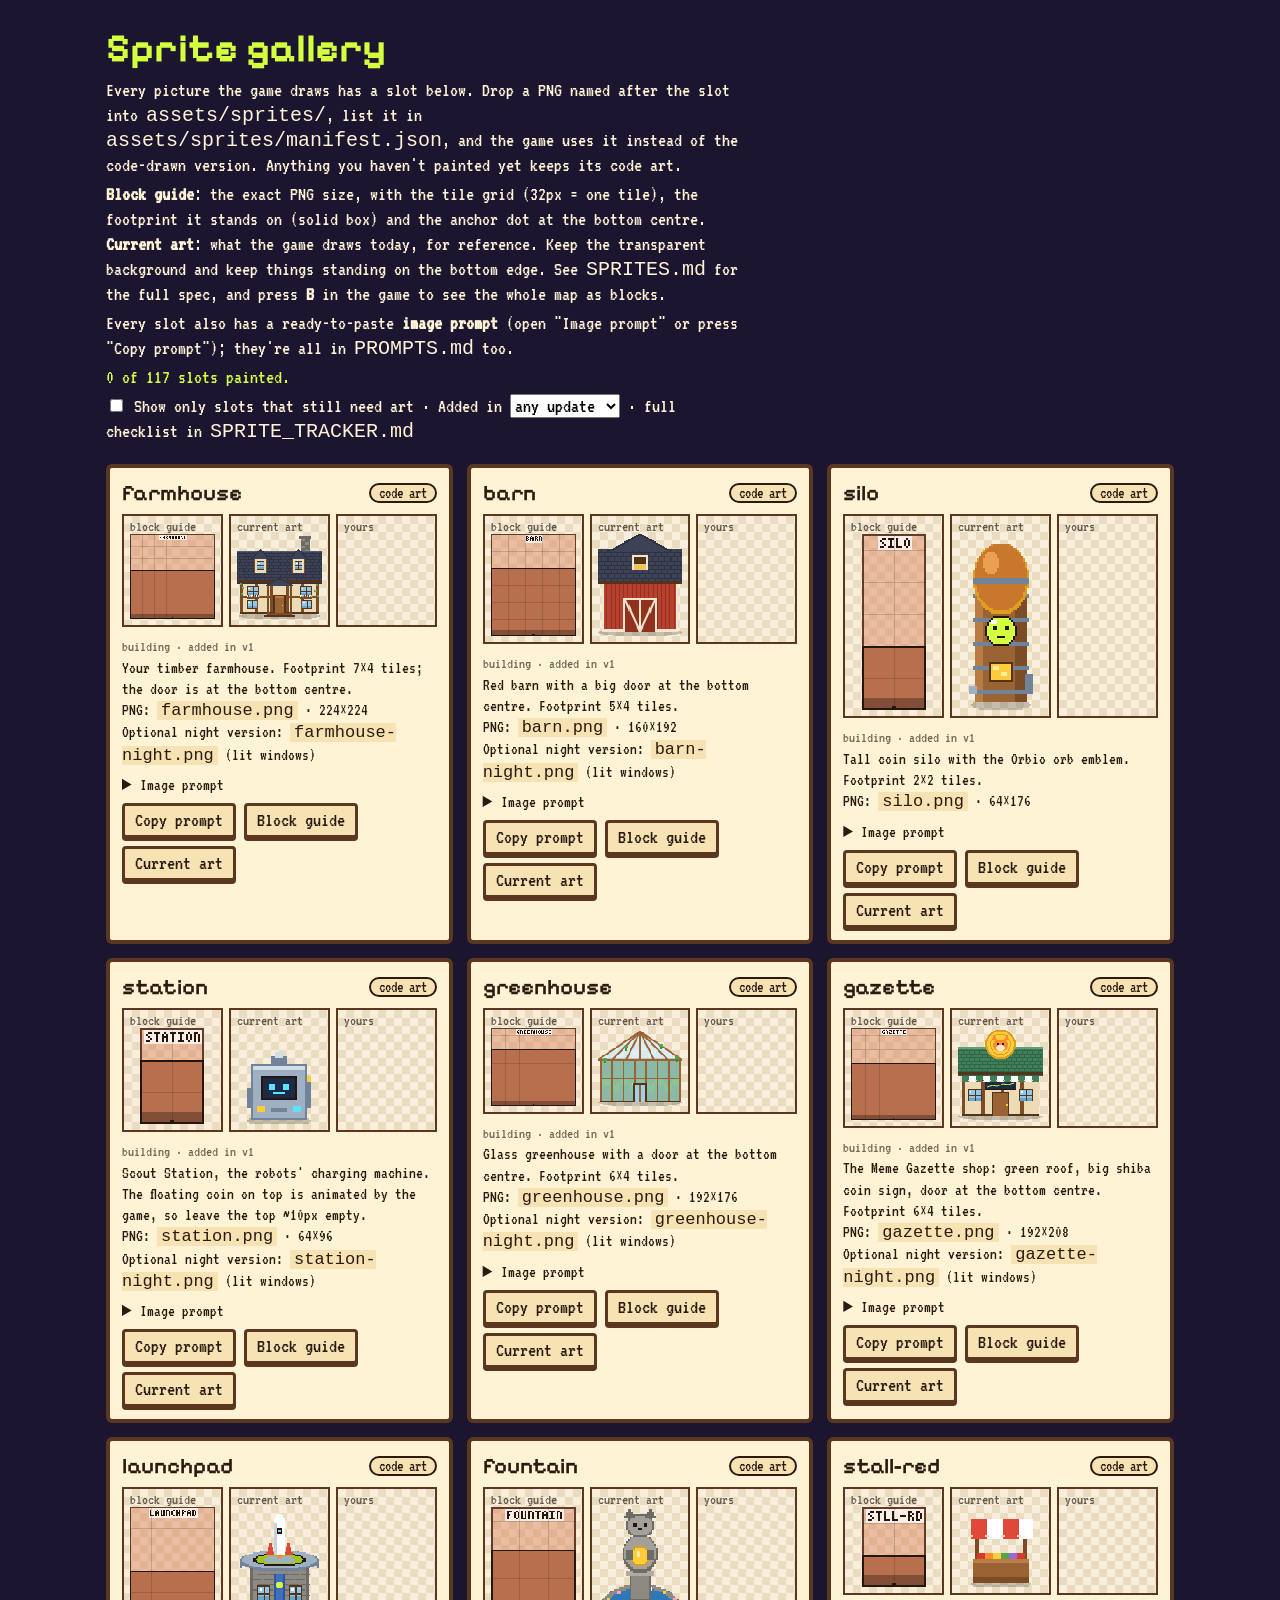
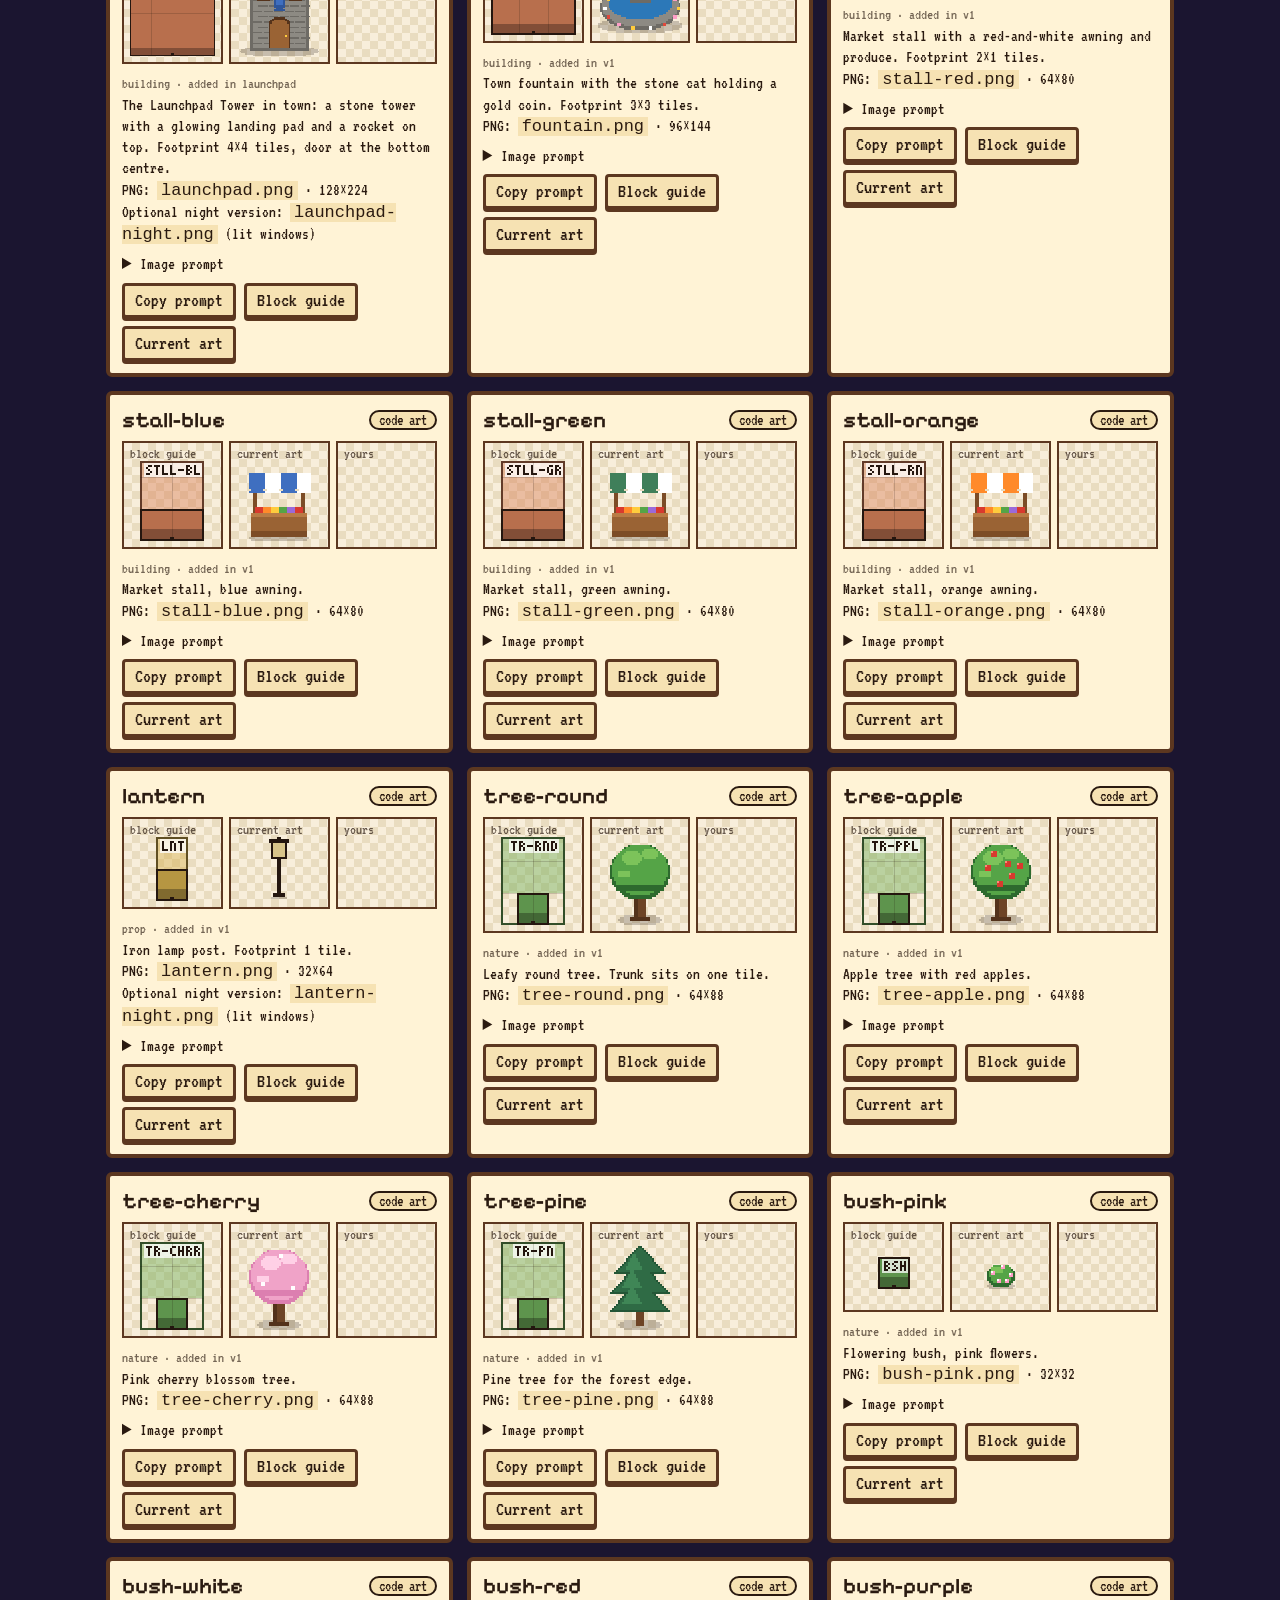
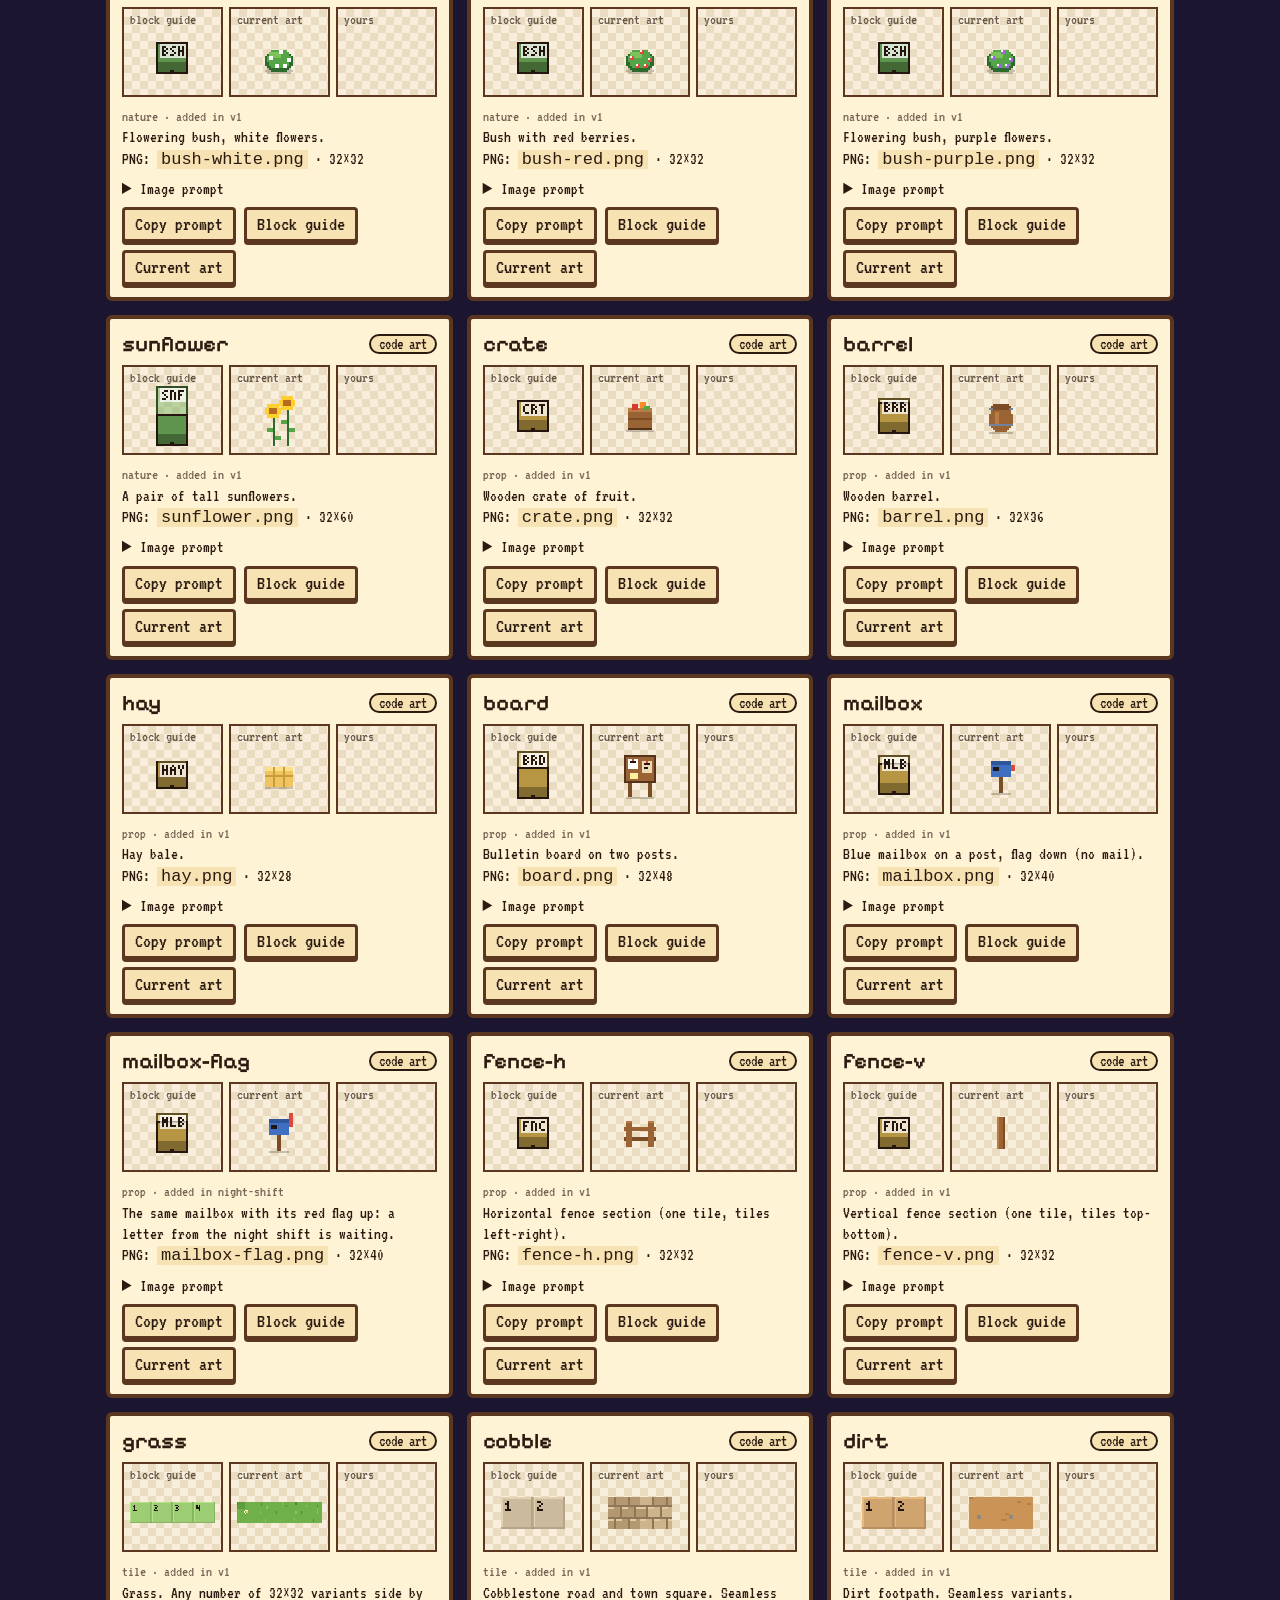
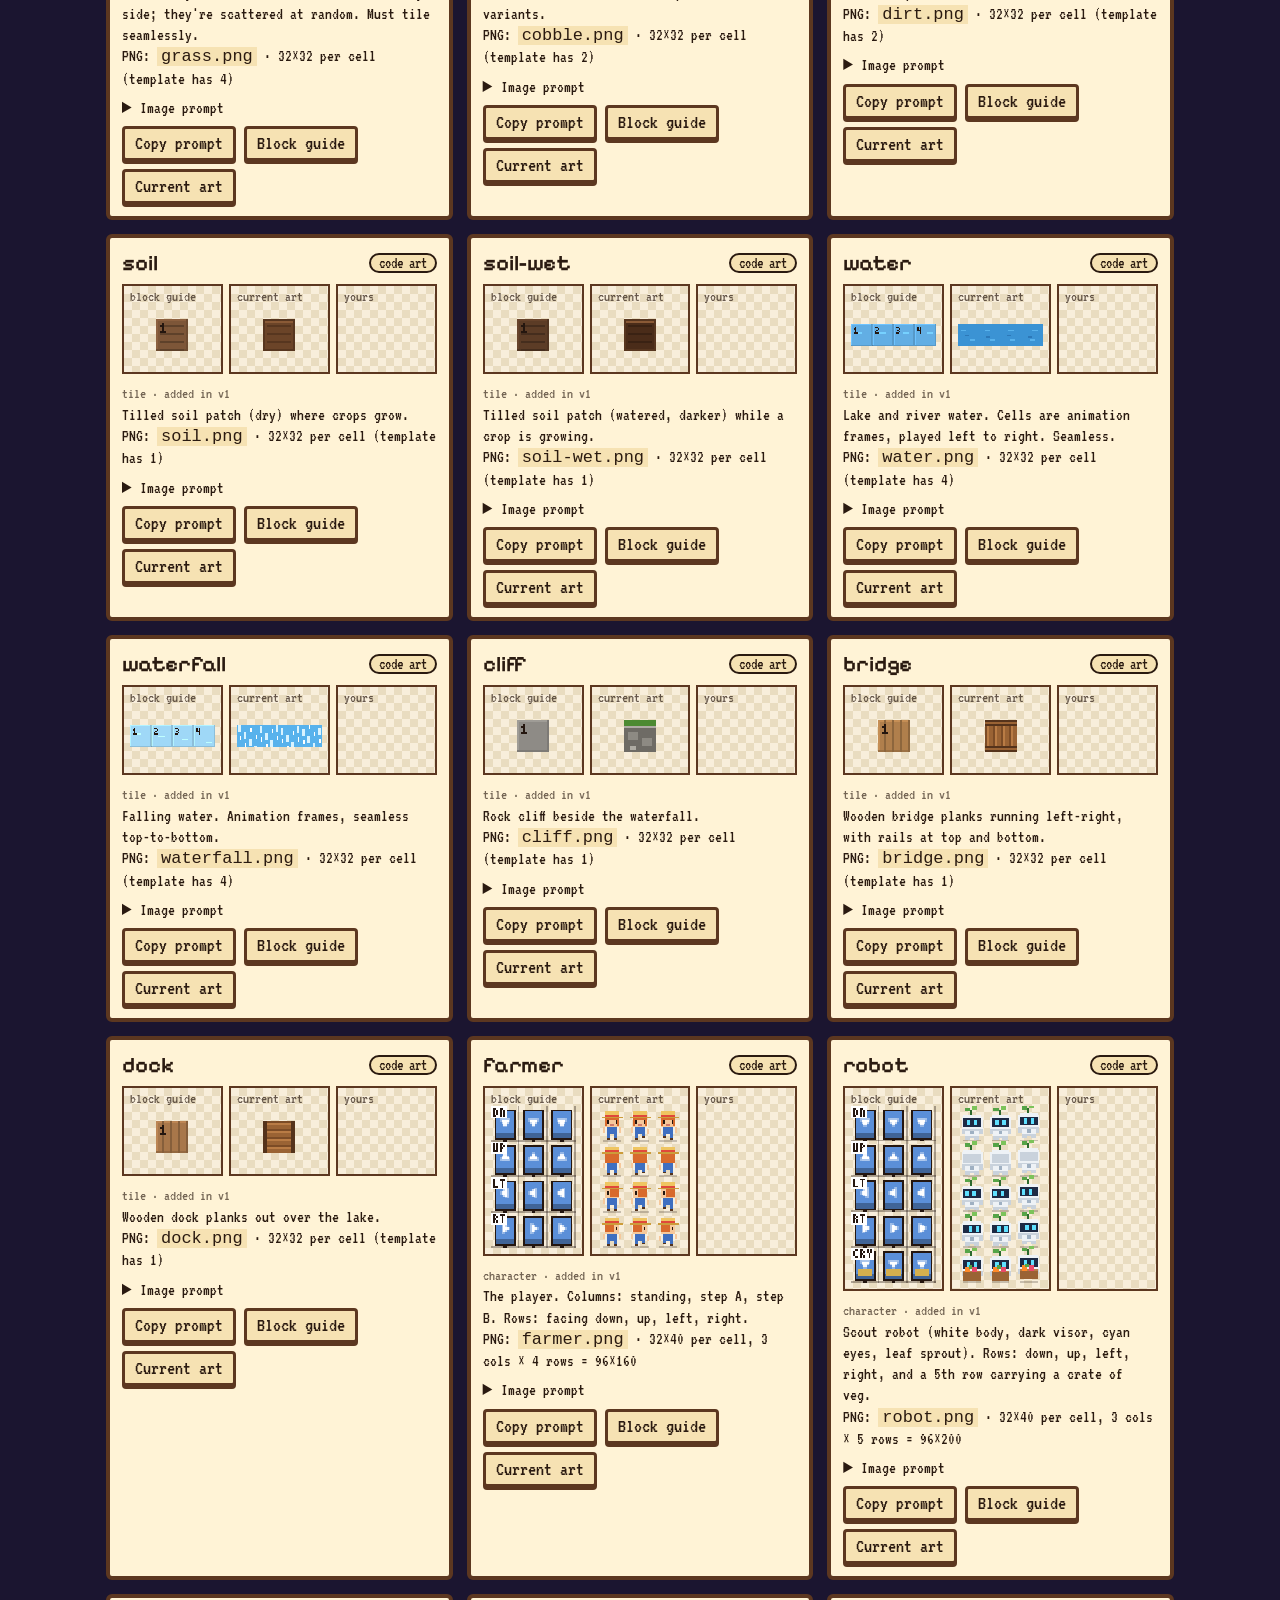
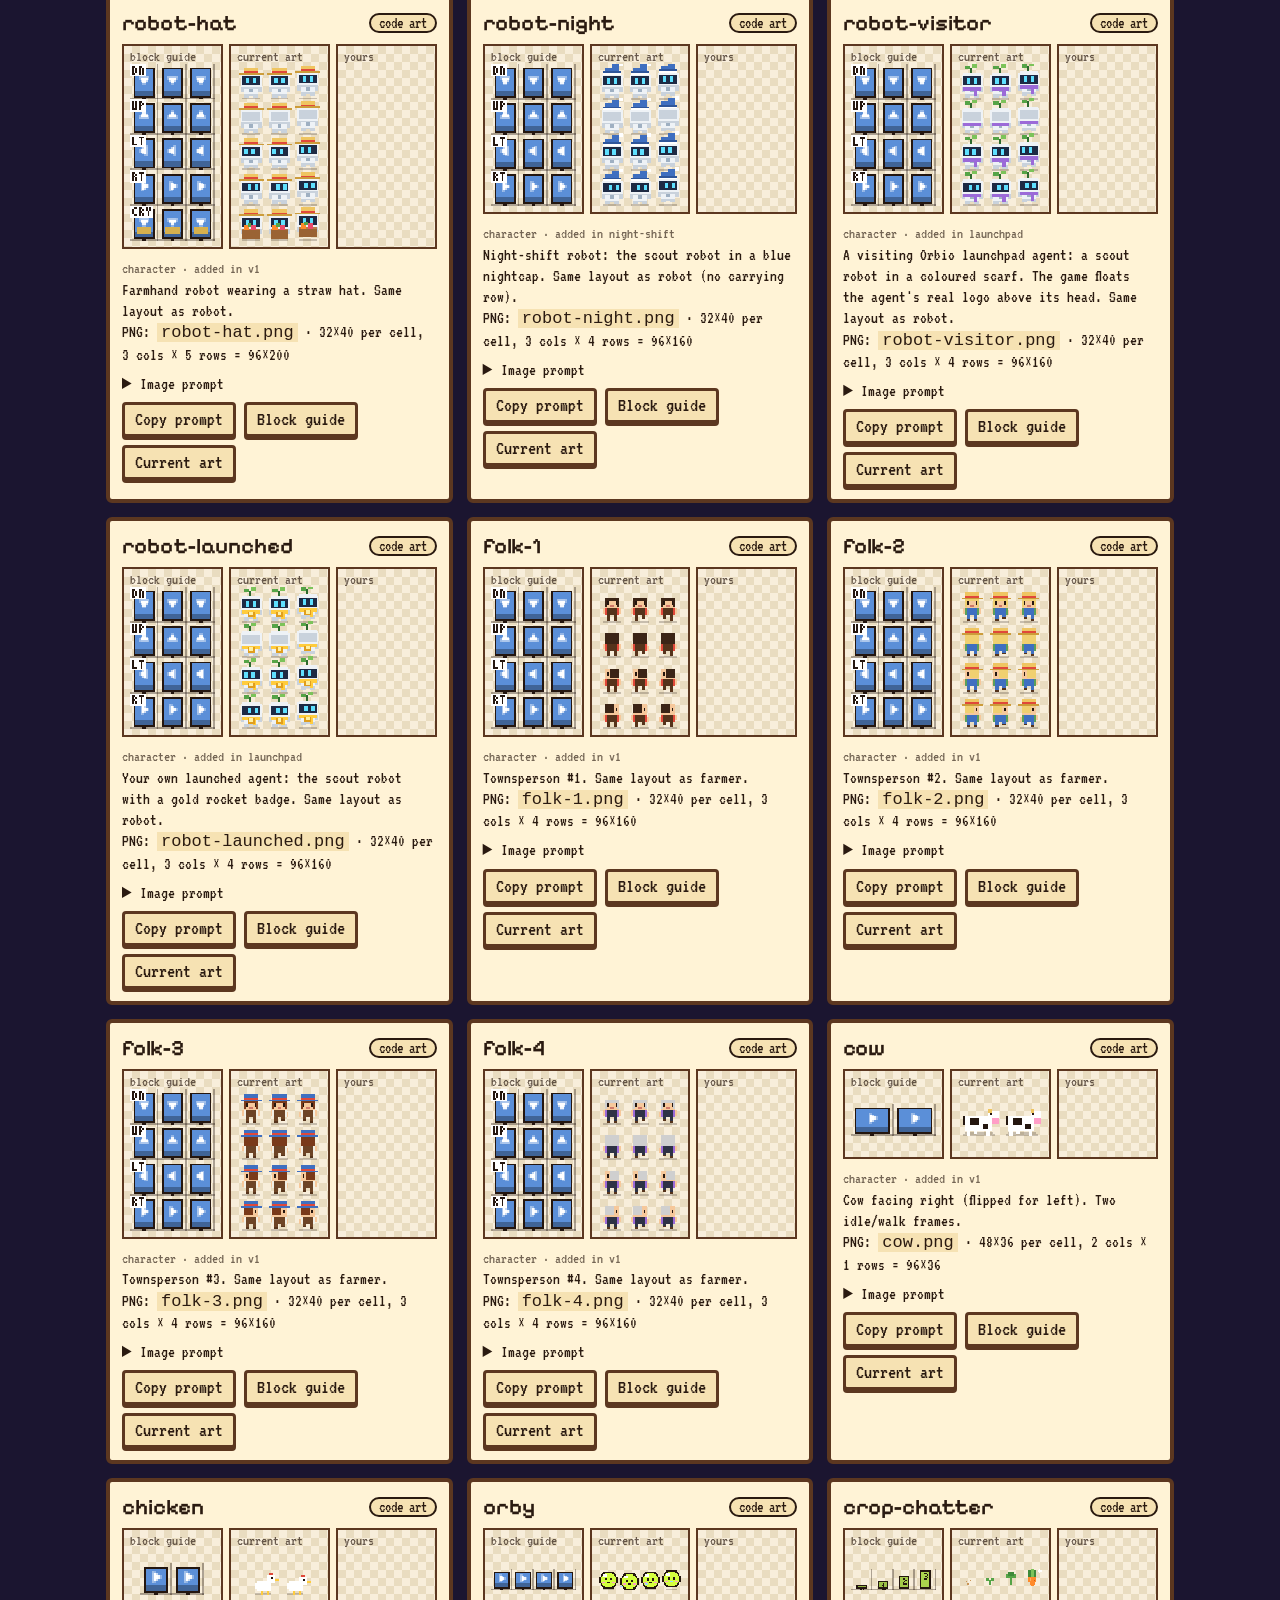
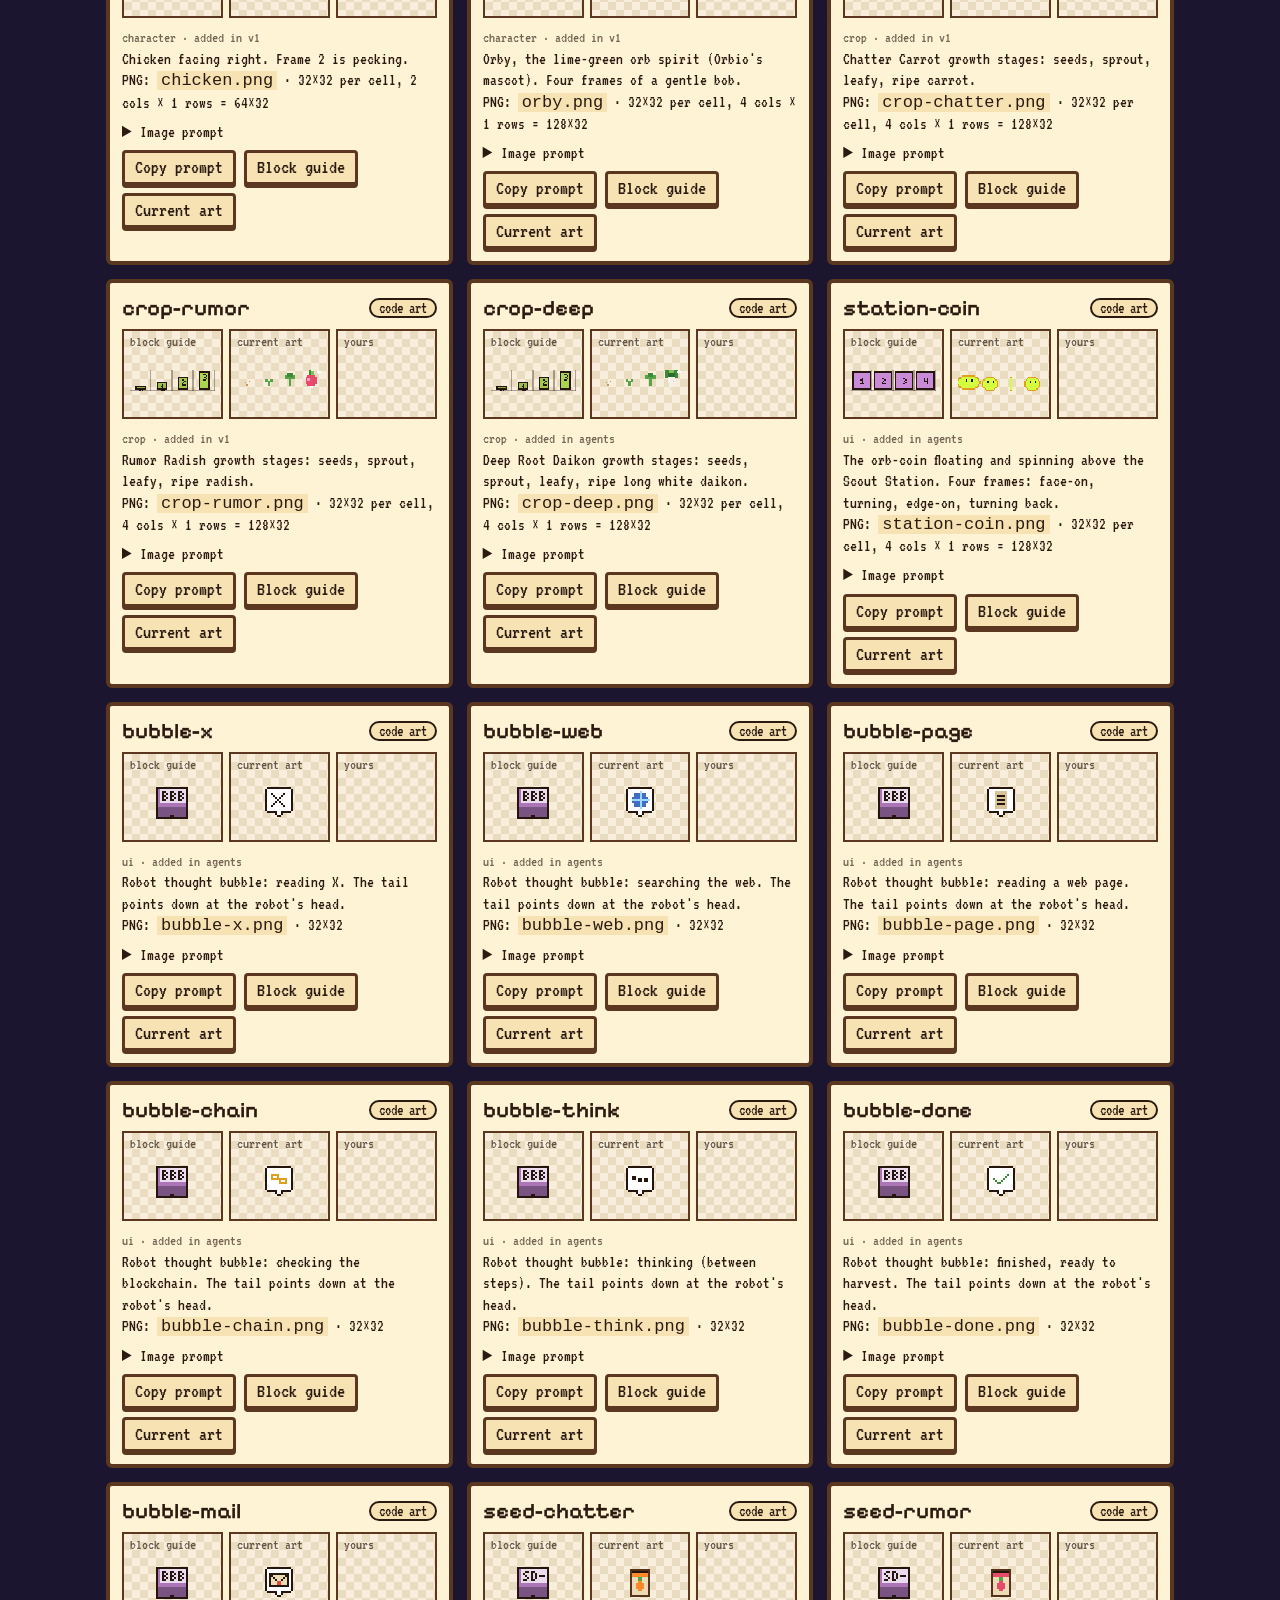
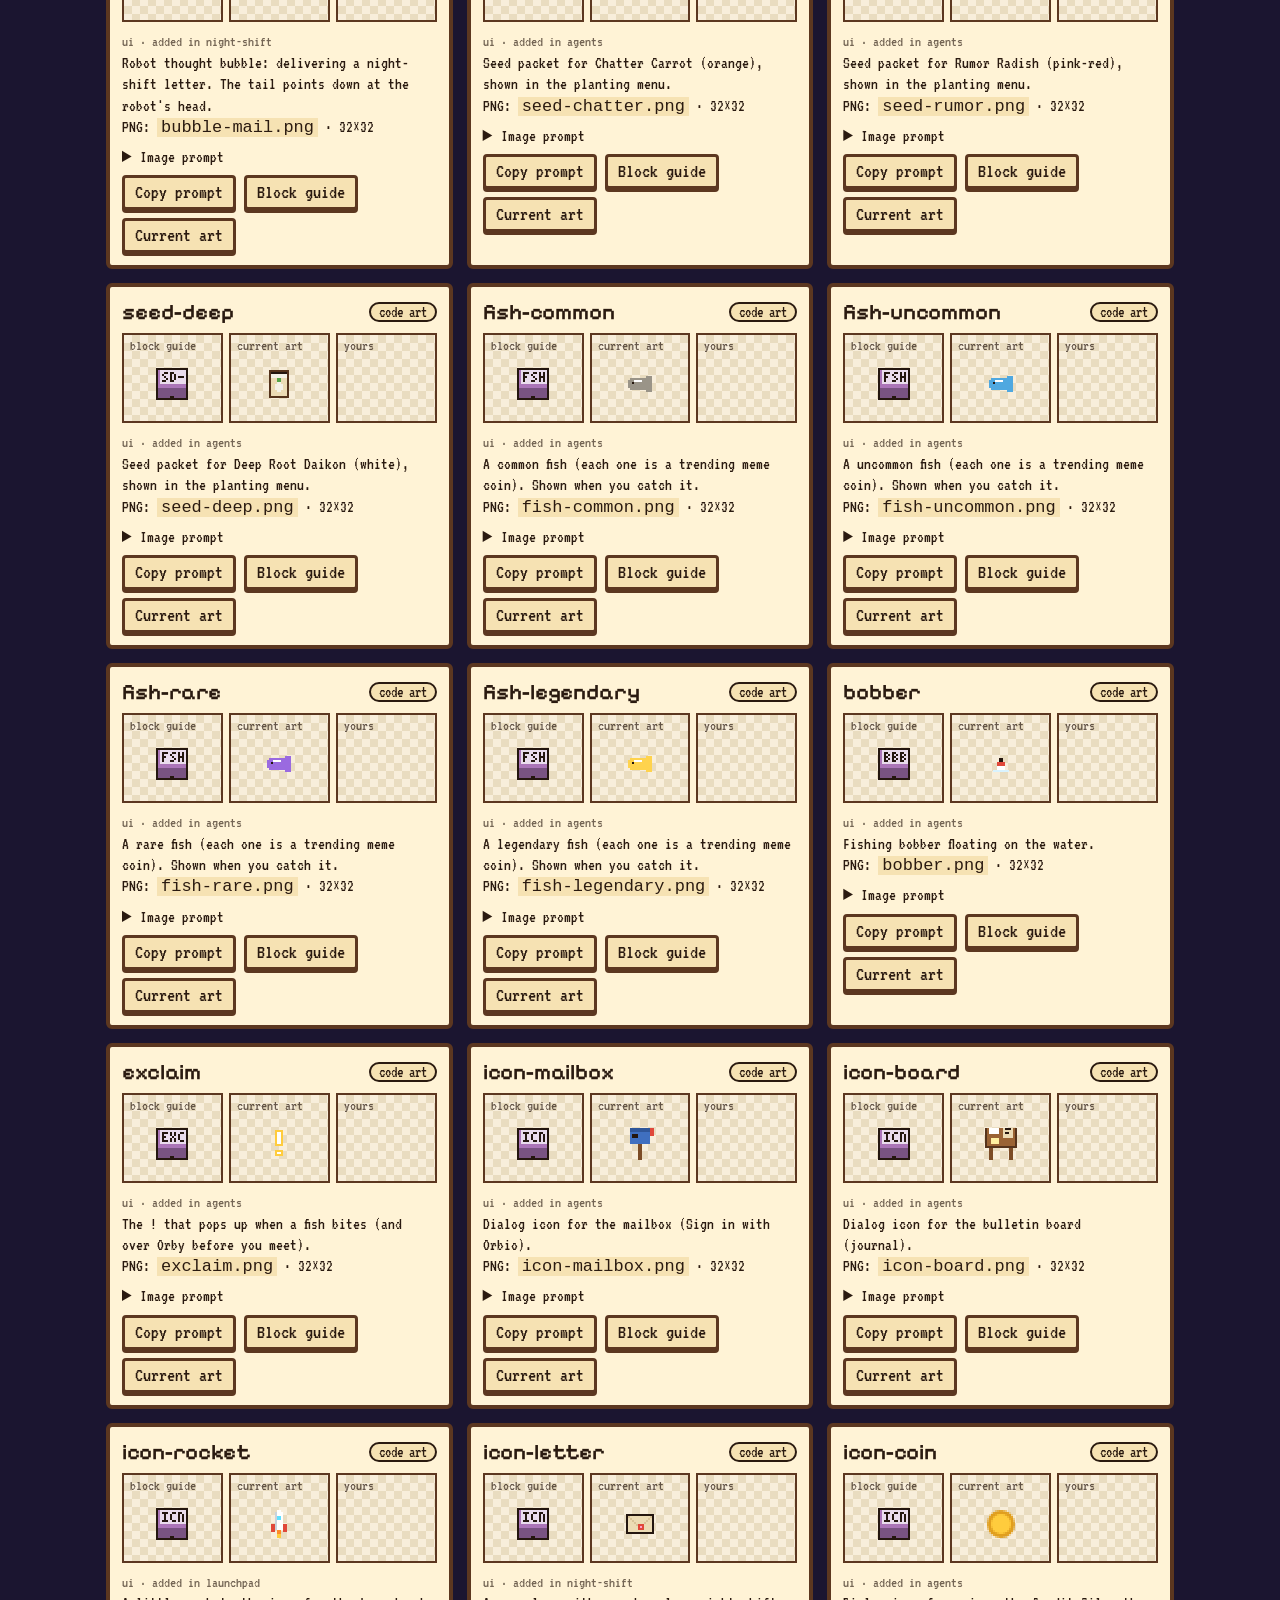
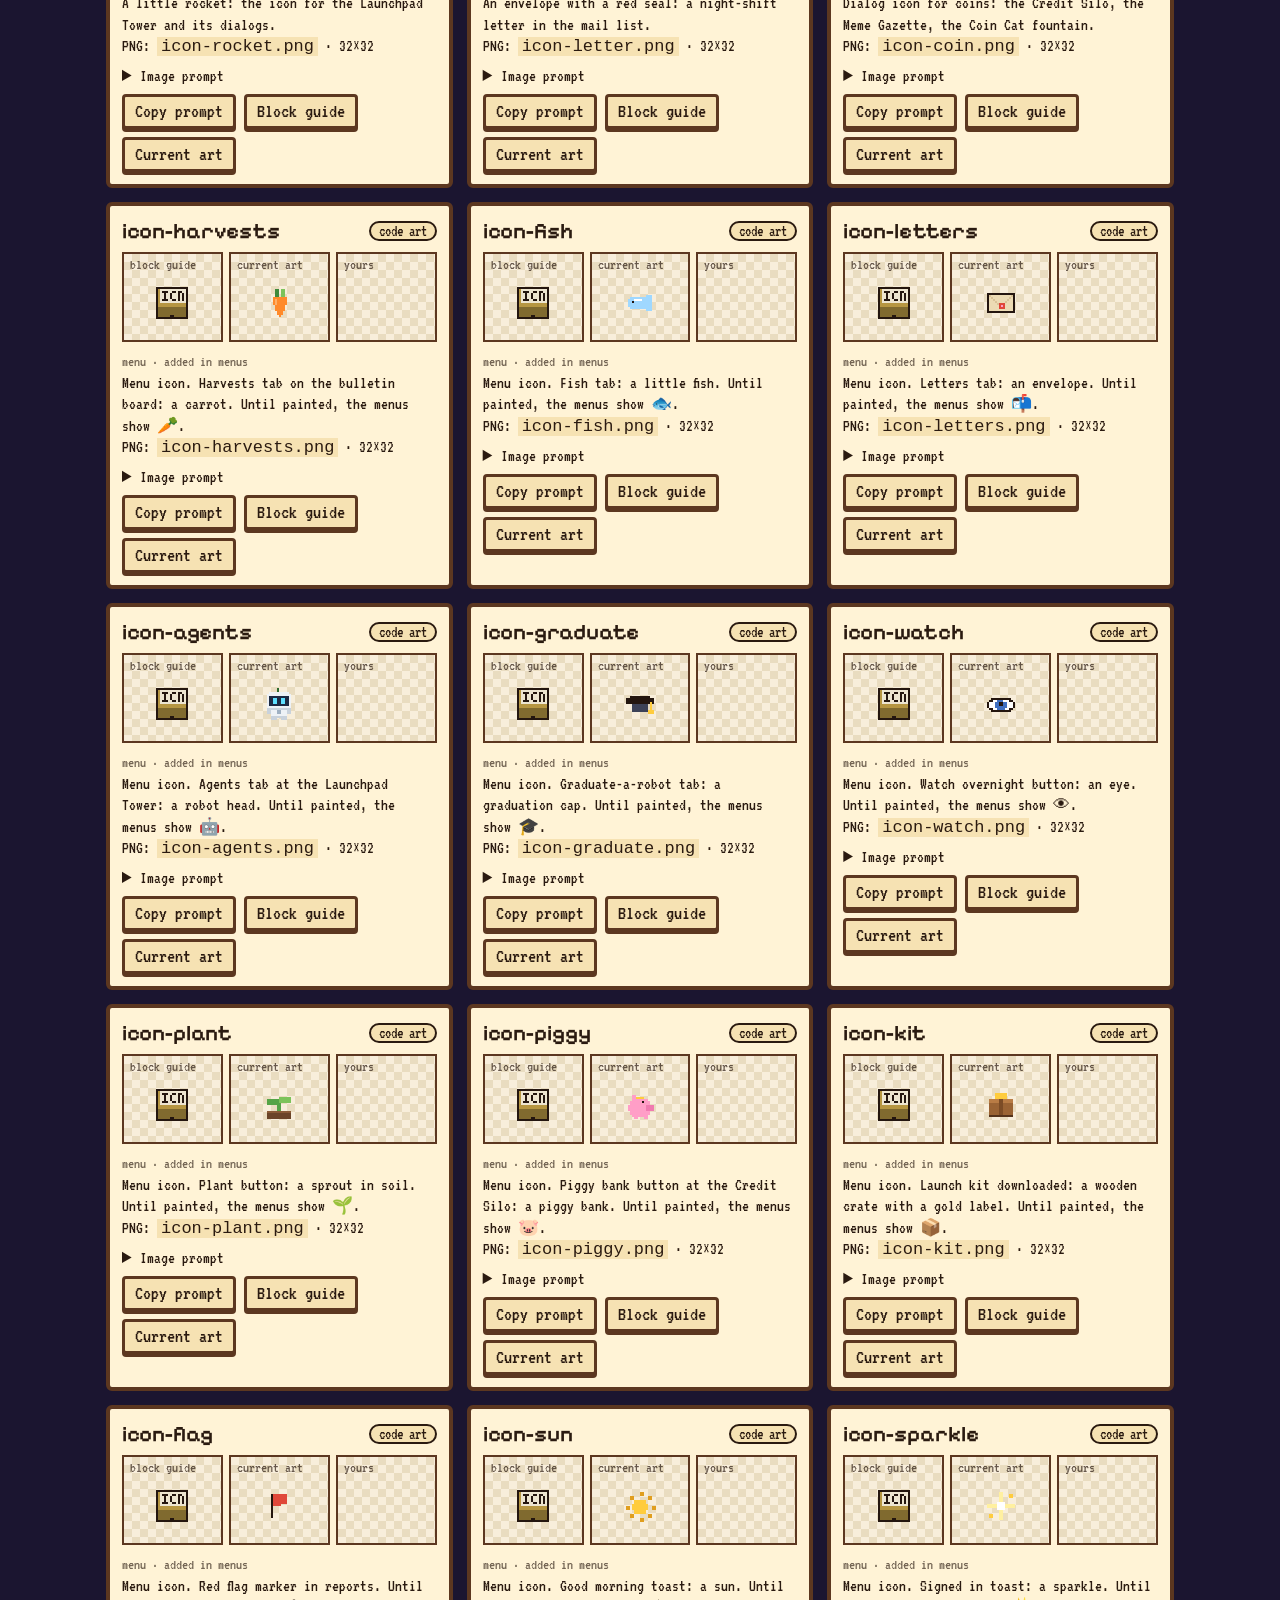
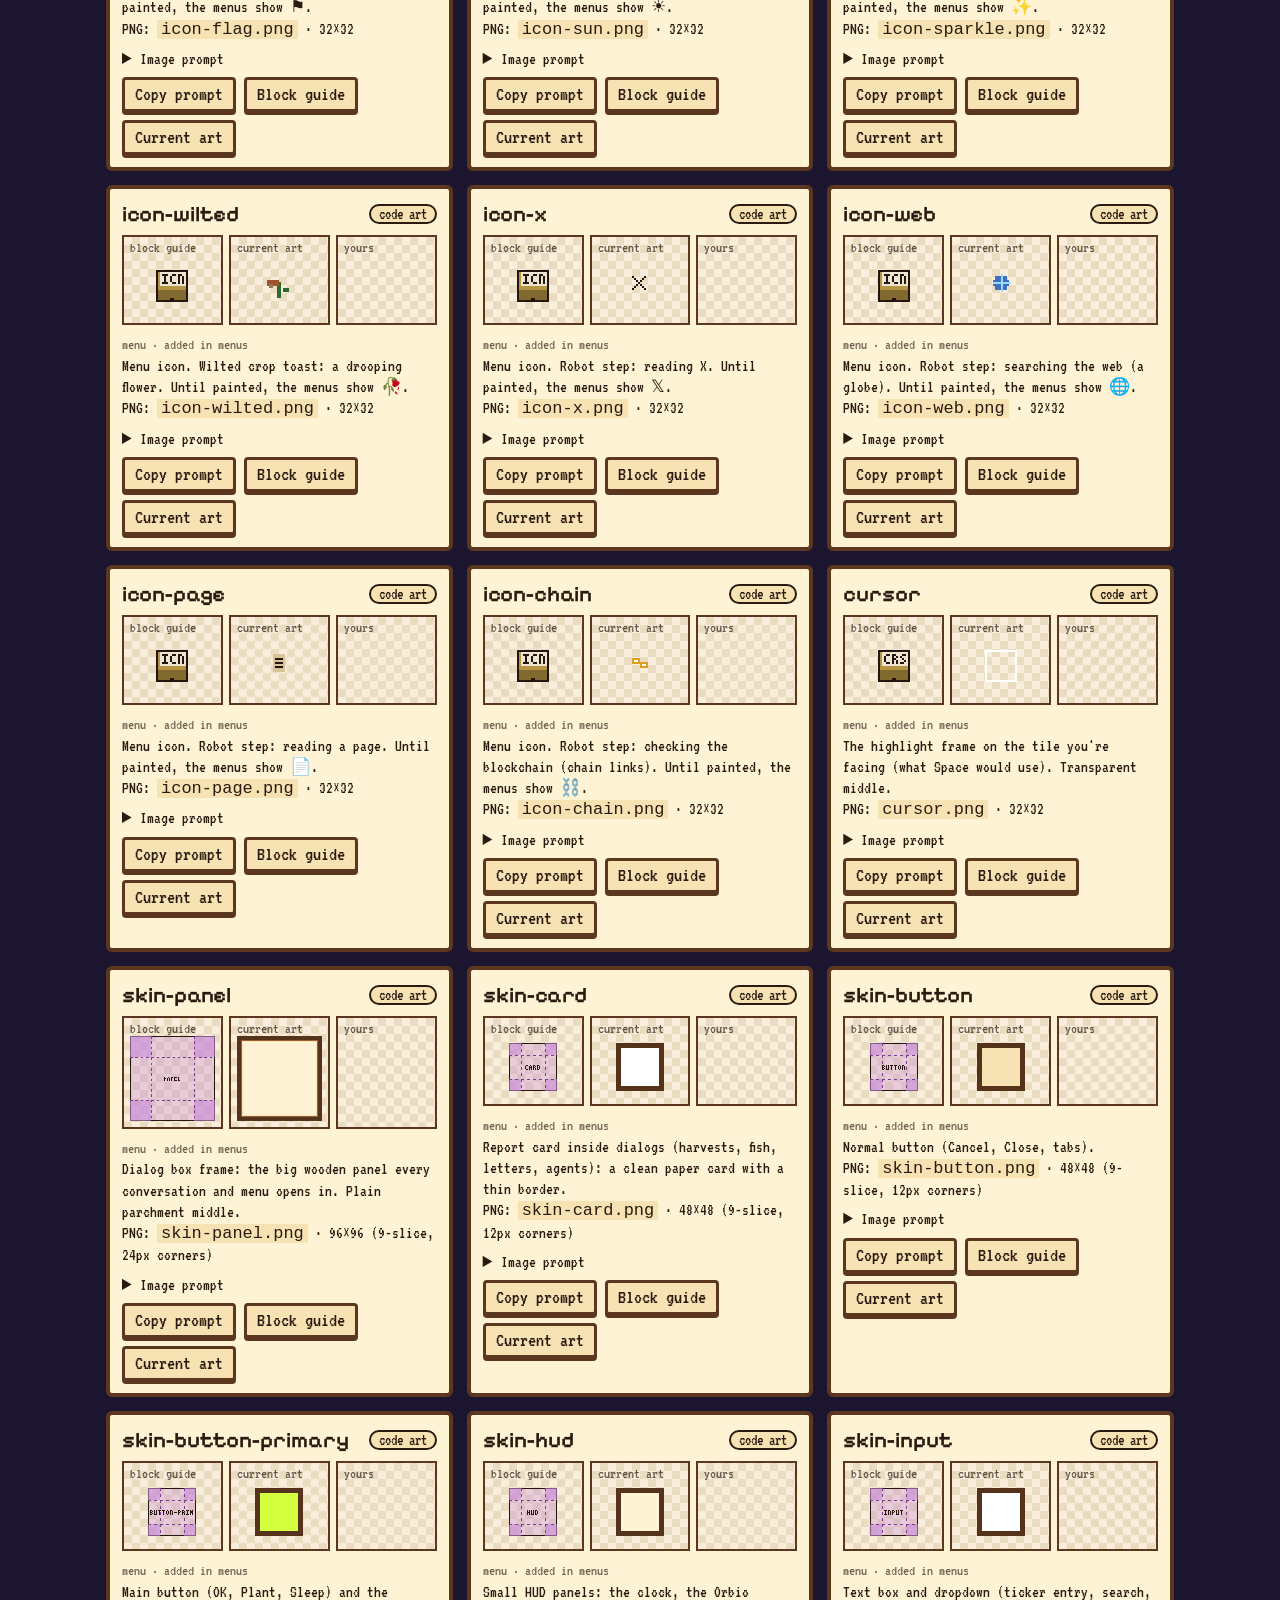
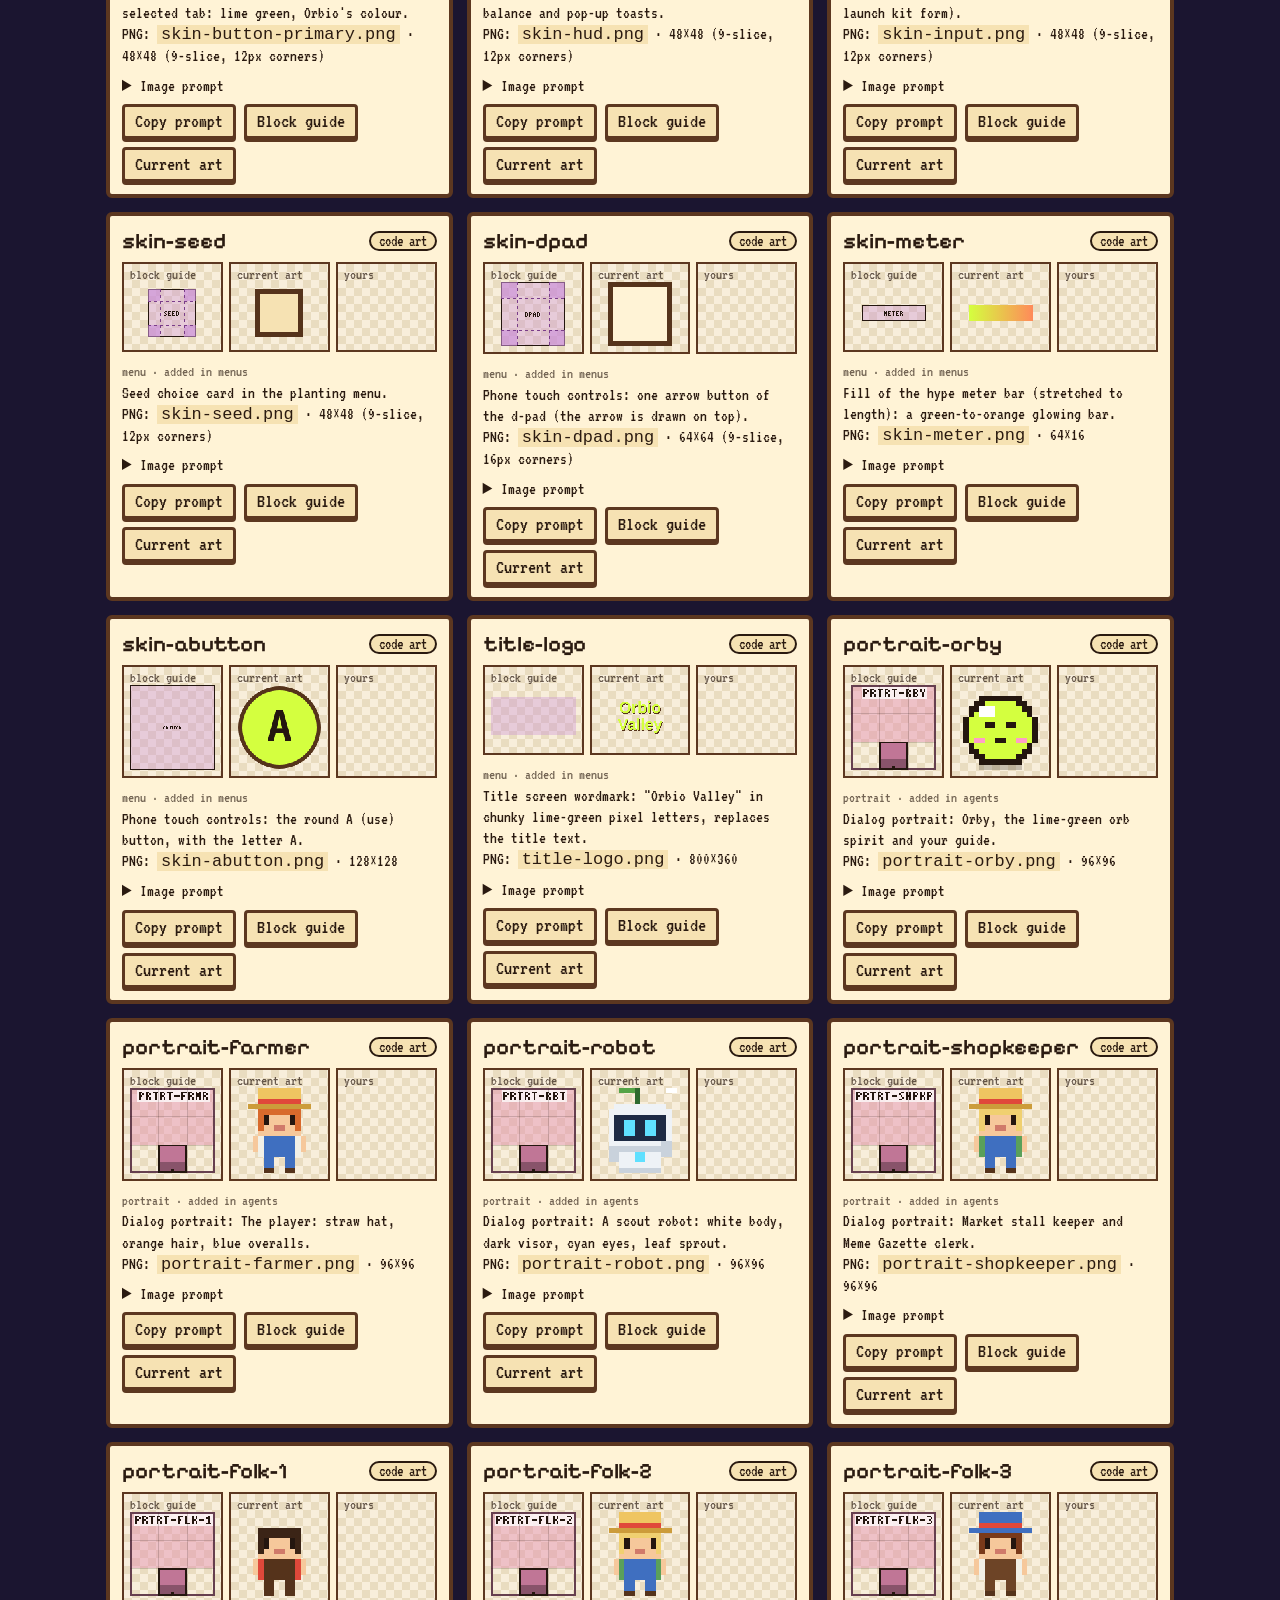
==== commit 2b669785: "Prompts for every sprite slot, and menu art slots Every sprite slot now has a ready-to-paste image-g" ====
--- a/sprites.html
+++ b/sprites.html
@@ -32,6 +32,8 @@
   a.btn:hover { background: #fff; }
   .filters { color: var(--cream); } .filters select { font: inherit; }
   .since { font-size: 15px; opacity: .65; }
+  .prompt summary { cursor: pointer; font-size: 17px; }
+  .prompt textarea { width: 100%; font: 14px/1.3 ui-monospace, monospace; border: 2px solid var(--wood-dark); border-radius: 4px; background: #fff; resize: vertical; }
 </style>
 </head>
 <body>
@@ -39,12 +41,14 @@
   <h1>Sprite gallery</h1>
   <p>Every picture the game draws has a slot below. Drop a PNG named after the slot into <code>assets/sprites/</code>, list it in <code>assets/sprites/manifest.json</code>, and the game uses it instead of the code-drawn version. Anything you haven't painted yet keeps its code art.</p>
   <p><b>Block guide</b>: the exact PNG size, with the tile grid (32px = one tile), the footprint it stands on (solid box) and the anchor dot at the bottom centre. <b>Current art</b>: what the game draws today, for reference. Keep the transparent background and keep things standing on the bottom edge. See <code>SPRITES.md</code> for the full spec, and press <b>B</b> in the game to see the whole map as blocks.</p>
+  <p>Every slot also has a ready-to-paste <b>image prompt</b> (open "Image prompt" or press "Copy prompt"); they're all in <code>PROMPTS.md</code> too.</p>
   <p class="count" id="count"></p>
   <p class="filters"><label><input type="checkbox" id="neededOnly"> Show only slots that still need art</label> · <label>Added in <select id="since"><option value="">any update</option></select></label> · full checklist in <code>SPRITE_TRACKER.md</code></p>
 </header>
 <main id="slots"></main>
 <script type="module">
   import * as Sprites from "./js/sprites.js";
+  import * as Prompts from "./js/prompts.js";
   await Sprites.loadSprites();
   await Sprites.loadWorld();
   const main = document.getElementById("slots");
@@ -73,6 +77,14 @@
       a.className = "btn"; a.textContent = label; a.download = `${slot.name}.png`; a.dataset.kind = kind; a.href = canvas.toDataURL("image/png");
       links.append(a);
     };
+    const prompt = Prompts.fullPrompt(slot);
+    el.insertAdjacentHTML("beforeend", `<details class="prompt"><summary>Image prompt</summary><textarea readonly rows="7"></textarea><div class="meta">Then: <code></code></div></details>`);
+    el.querySelector(".prompt textarea").value = prompt;
+    el.querySelector(".prompt code").textContent = Prompts.prepCommand(slot);
+    const copy = document.createElement("a");
+    copy.className = "btn"; copy.href = "#"; copy.textContent = "Copy prompt";
+    copy.addEventListener("click", async (e) => { e.preventDefault(); try { await navigator.clipboard.writeText(prompt); copy.textContent = "Copied!"; } catch { el.querySelector(".prompt").open = true; el.querySelector(".prompt textarea").select(); } setTimeout(() => (copy.textContent = "Copy prompt"), 1500); });
+    links.append(copy);
     link("Block guide", guide, "blocks");
     if (ref) link("Current art", ref, "reference");
     el.append(links);
